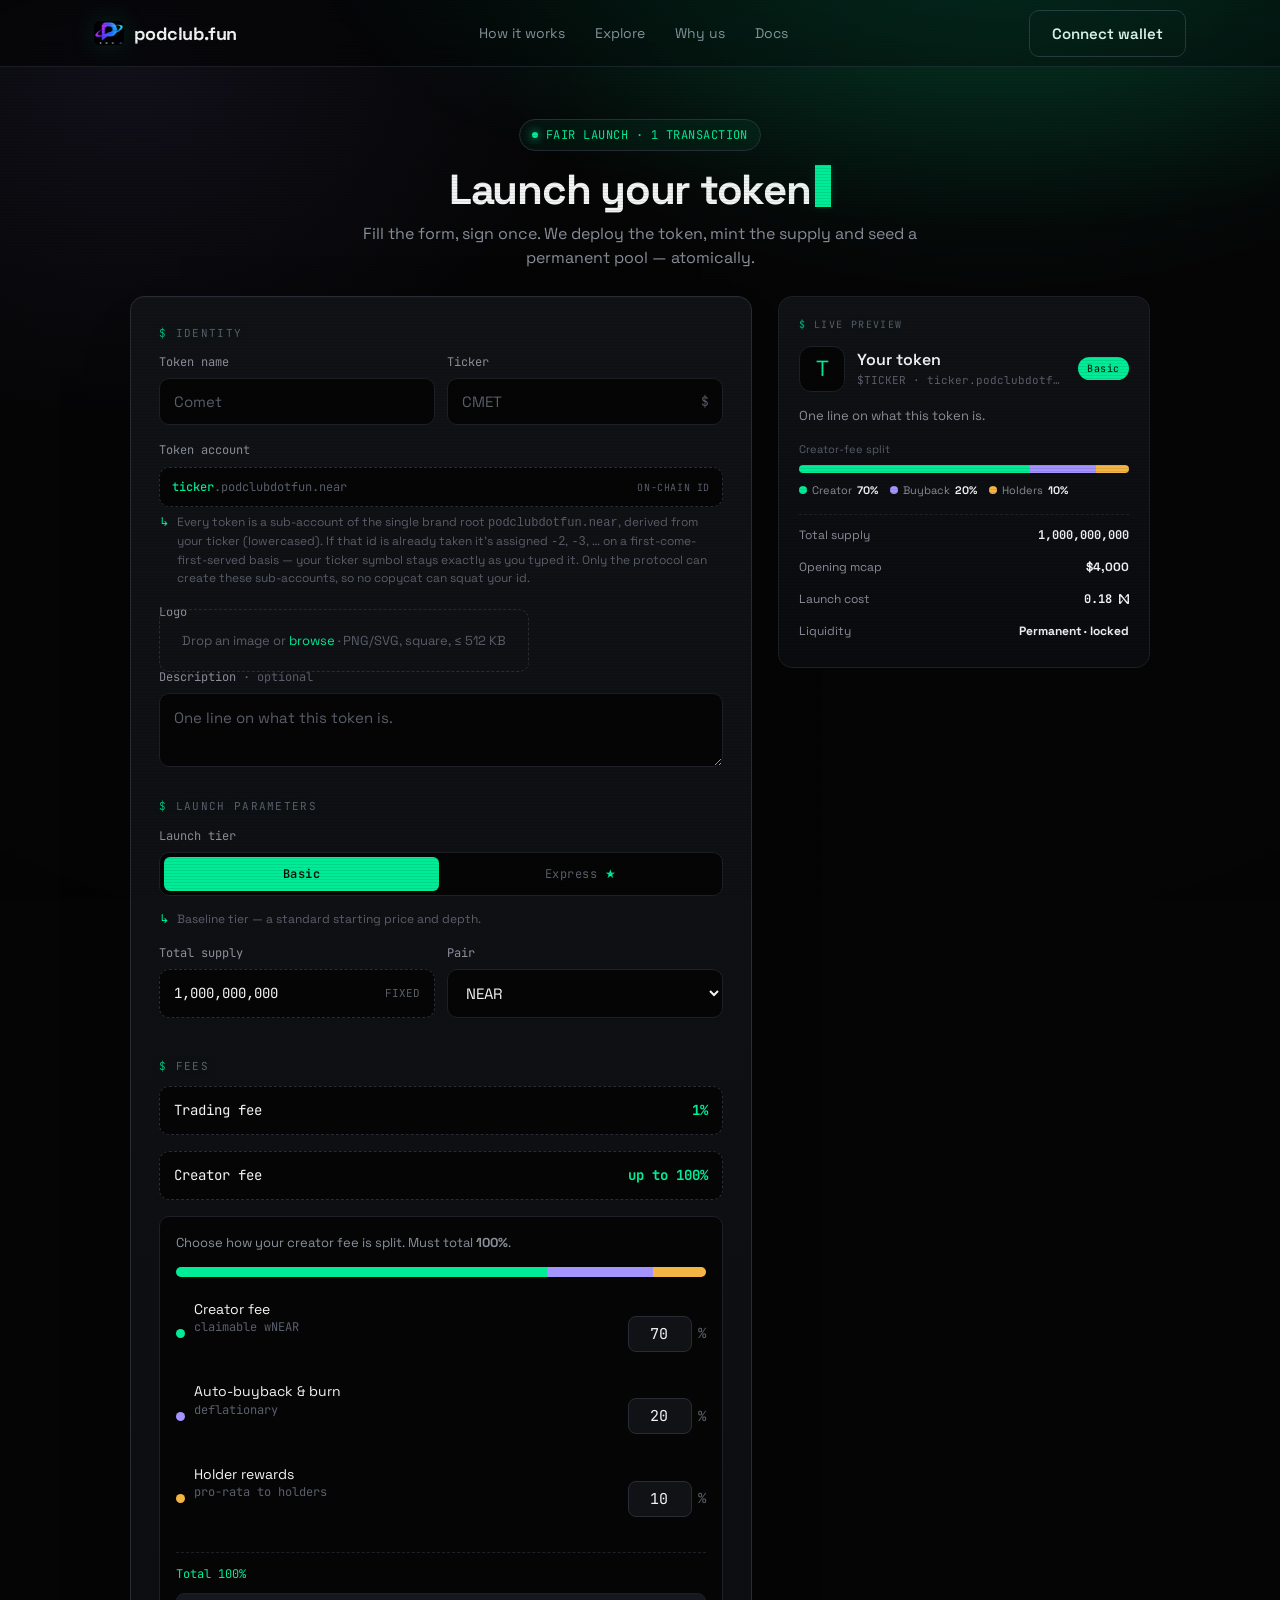
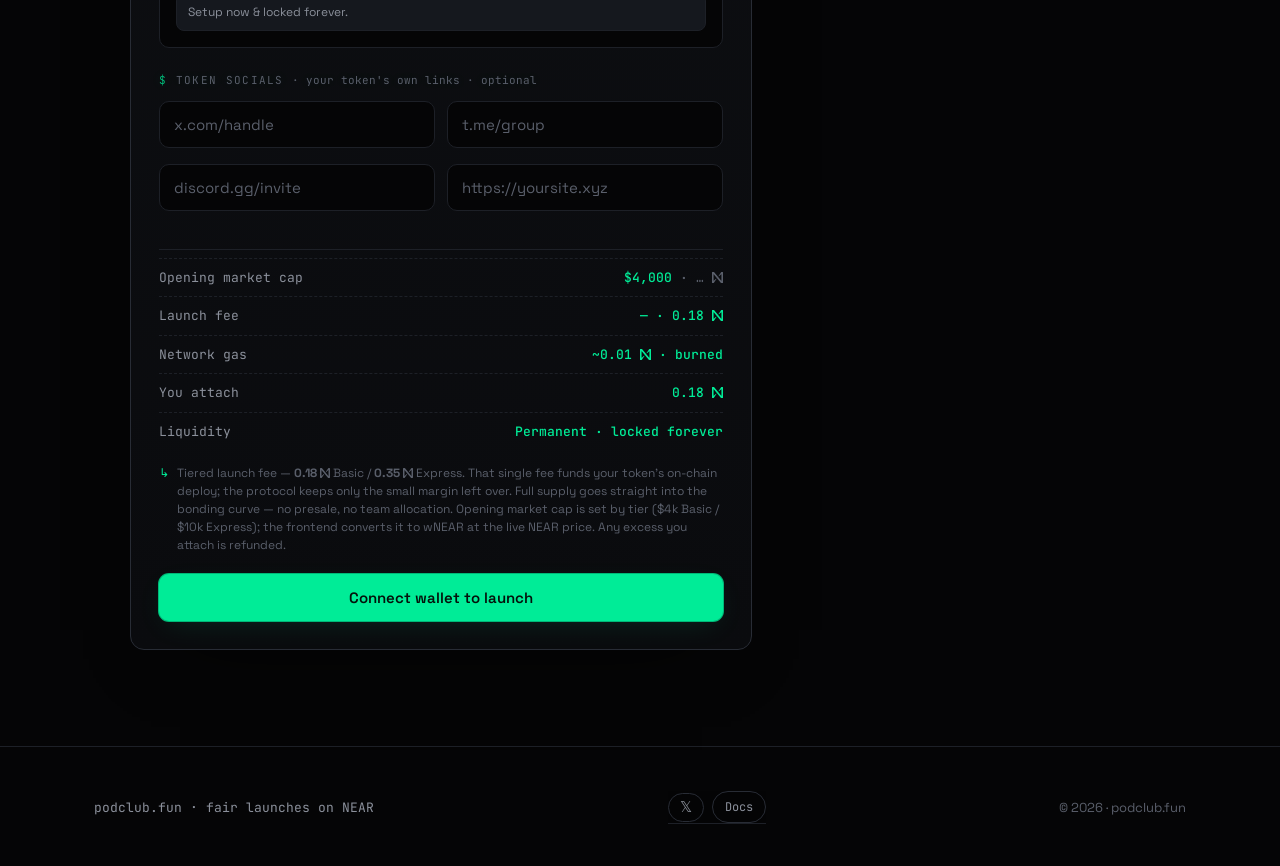
==== web/create.html @ 99d4ae1b "podclub.fun — fair-launch token launchpad on NEAR Initial public source release.  - NEP-141 launch f" ====
<!doctype html>
<html lang="en">
<head>
<meta charset="utf-8" />
<meta name="viewport" content="width=device-width, initial-scale=1" />
<title>Launch a token — podclub.fun</title>
<meta name="description" content="Create a fair-launch token on NEAR in one transaction." />
<link rel="preconnect" href="https://fonts.googleapis.com" />
<link rel="preconnect" href="https://fonts.gstatic.com" crossorigin />
<link href="https://fonts.googleapis.com/css2?family=Space+Grotesk:wght@400;500;600;700&family=JetBrains+Mono:wght@400;500&family=Anton&display=swap" rel="stylesheet" />
<link rel="stylesheet" href="styles.css" />
</head>
<body>
<!-- goo filter for the molten EXPRESS drip badge (§8 Molten Drip / Lava Plate) -->
<svg width="0" height="0" aria-hidden="true" style="position:absolute"><defs>
  <filter id="fl-goo"><feGaussianBlur in="SourceGraphic" stdDeviation="6" result="b"/>
    <feColorMatrix in="b" mode="matrix" values="1 0 0 0 0  0 1 0 0 0  0 0 1 0 0  0 0 0 20 -9" result="g"/>
    <feBlend in="SourceGraphic" in2="g"/></filter>
</defs></svg>
<nav>
  <div class="wrap">
    <a class="brand" href="index.html"><img class="logo-img" src="assets/podclub-mark-96.png" alt="" /> podclub.fun</a>
    <div class="navlinks">
      <a href="docs.html#lifecycle">How it works</a>
      <a href="explore.html">Explore</a>
      <a href="docs.html#trust">Why us</a>
      <a href="docs.html">Docs</a>
    </div>
    <button class="btn btn-ghost" data-connect>Connect wallet</button>
  </div>
</nav>

<main class="page">
  <div class="wrap">
    <div class="page-head">
      <span class="tag">Fair launch · 1 transaction</span>
      <h1>Launch your token<span class="blink-cur"></span></h1>
      <p>Fill the form, sign once. We deploy the token, mint the supply and seed a permanent pool — atomically.</p>
    </div>

    <div class="create-grid">
    <form class="form-card" id="launchForm" autocomplete="off">
      <div class="form-sec">Identity</div>
      <div class="row2">
        <div class="grp">
          <label class="lbl" for="name">Token name</label>
          <input class="inp" id="name" placeholder="Comet" maxlength="16" />
        </div>
        <div class="grp">
          <label class="lbl" for="sym">Ticker</label>
          <div class="suffix">
            <input class="inp" id="sym" placeholder="CMET" minlength="3" maxlength="7" style="text-transform:uppercase" />
            <span class="s">$</span>
          </div>
        </div>
      </div>
      <div class="grp">
        <label class="lbl">Token account</label>
        <div class="acct-prev" id="acctPrev">
          <span class="mono"><b id="acctName">ticker</b>.podclubdotfun.near</span>
          <span class="tag-mini">on-chain id</span>
        </div>
        <div class="note" style="margin-top:6px">Every token is a sub-account of the single brand root <code>podclubdotfun.near</code>, derived from your ticker (lowercased). If that id is already taken it's assigned <code>-2</code>, <code>-3</code>, … on a first-come-first-served basis — your ticker symbol stays exactly as you typed it. Only the protocol can create these sub-accounts, so no copycat can squat your id.</div>
      </div>
      <div class="grp">
        <label class="lbl">Logo</label>
        <label class="drop" for="logo" id="dropLbl">Drop an image or <span class="accent">browse</span> · PNG/SVG, square, ≤ 512&nbsp;KB</label>
        <input type="file" id="logo" accept="image/png,image/svg+xml,image/jpeg,image/webp" hidden />
      </div>
      <div class="grp">
        <label class="lbl" for="desc">Description <span style="color:var(--faint)">· optional</span></label>
        <textarea class="inp" id="desc" placeholder="One line on what this token is." maxlength="180"></textarea>
      </div>

      <div class="form-sec">Launch parameters</div>
      <div class="grp">
        <label class="lbl">Launch tier</label>
        <div class="seg-tabs" id="tierTabs" role="tablist">
          <button type="button" class="seg-tab on" data-tier="economy" role="tab" aria-selected="true">Basic</button>
          <button type="button" class="seg-tab" data-tier="express" role="tab" aria-selected="false">Express <span class="seg-star">★</span></button>
        </div>
        <div class="note" id="tierNote">Baseline tier — a standard starting price and depth.</div>
        <div id="tierMoment" aria-hidden="true" style="margin-top:10px;min-height:0"></div>
      </div>
      <div class="row2">
        <div class="grp">
          <label class="lbl">Total supply</label>
          <div class="locked"><span class="v">1,000,000,000</span><span class="t">FIXED</span></div>
        </div>
        <div class="grp">
          <label class="lbl" for="pair">Pair</label>
          <select class="inp" id="pair">
            <option value="wnear">NEAR</option>
            <option value="stock" disabled>Stock · soon</option>
          </select>
        </div>
      </div>
      <div class="form-sec">Fees</div>
      <div class="grp">
        <div class="locked"><span class="v">Trading fee</span><b class="accent">1%</b></div>
      </div>
      <div class="grp">
        <div class="locked"><span class="v">Creator fee</span><b class="accent">up to 100%</b></div>
      </div>
      <div class="grp">
        <div class="alloc" id="alloc">
          <div class="alloc-hint">Choose how your creator fee is split. Must total <b>100%</b>.</div>
          <div class="alloc-bar"><span class="seg seg-c" id="segC"></span><span class="seg seg-b" id="segB"></span><span class="seg seg-h" id="segH"></span></div>
          <div class="alloc-row">
            <label><span class="dot dot-c"></span><span class="al-txt">Creator fee<span class="sub">claimable wNEAR</span></span></label>
            <input type="number" id="aC" min="0" max="100" step="5" value="70" /><span class="pct">%</span>
          </div>
          <div class="alloc-row">
            <label><span class="dot dot-b"></span><span class="al-txt">Auto-buyback &amp; burn<span class="sub">deflationary</span></span></label>
            <input type="number" id="aB" min="0" max="100" step="5" value="20" /><span class="pct">%</span>
          </div>
          <div class="alloc-row">
            <label><span class="dot dot-h"></span><span class="al-txt">Holder rewards<span class="sub">pro-rata to holders</span></span></label>
            <input type="number" id="aH" min="0" max="100" step="5" value="10" /><span class="pct">%</span>
          </div>
          <div class="alloc-total" id="allocTotal">Total 100%</div>
          <div class="alloc-lock">Setup now &amp; locked forever.</div>
        </div>
      </div>


      <div class="form-sec">Token socials <span style="color:var(--faint);text-transform:none;letter-spacing:0">· your token's own links · optional</span></div>
      <div class="row2">
        <div class="grp"><input class="inp" id="x" placeholder="x.com/handle" /></div>
        <div class="grp"><input class="inp" id="tg" placeholder="t.me/group" /></div>
      </div>
      <div class="row2">
        <div class="grp"><input class="inp" id="discord" placeholder="discord.gg/invite" /></div>
        <div class="grp"><input class="inp" id="web" placeholder="https://yoursite.xyz" /></div>
      </div>

      <div class="cost">
        <div class="meta-row"><span>Opening market cap</span><b><span id="mcapUsd">$4,000</span> <span class="mono" style="color:var(--faint)" id="mcapNear">· … <i class="nr"></i></span></b></div>
        <div class="meta-row"><span>Launch fee</span><b><span id="feeUsd" class="accent">$0.81</span> · <span class="mono" id="feeRow">0.18 <i class="nr"></i></span></b></div>
        <div class="meta-row"><span>Network gas</span><b>~0.01 <i class="nr"></i> · burned</b></div>
        <div class="meta-row"><span>You attach</span><b class="mono" id="total">0.18 <i class="nr"></i></b></div>
        <div class="meta-row"><span>Liquidity</span><b>Permanent · locked forever</b></div>
      </div>
      <div class="note" id="costNote">Tiered launch fee — <b>0.18 <i class="nr"></i></b> Basic / <b>0.35 <i class="nr"></i></b> Express. That single fee funds your token's on-chain deploy; the protocol keeps only the small margin left over. Full supply goes straight into the bonding curve — no presale, no team allocation. Opening market cap is set by tier ($4k Basic / $10k Express); the frontend converts it to wNEAR at the live NEAR price. Any excess you attach is refunded.</div>

      <button type="submit" class="btn btn-primary" id="submitBtn" style="width:100%;margin-top:20px">Connect wallet to launch</button>
      <div class="note" id="formMsg" style="display:none"></div>
    </form>

    <aside class="preview-card" id="previewCard" aria-label="Live preview">
      <div class="pv-tag">Live preview</div>
      <div class="pv-head">
        <div class="pv-logo" id="pvLogo">T</div>
        <div class="pv-id">
          <div class="pv-name" id="pvName">Your token</div>
          <div class="pv-sym mono" id="pvSym">$TICKER · ticker.podclubdotfun.near</div>
        </div>
        <span class="pv-tier" id="pvTier">Basic</span>
      </div>
      <div class="pv-desc" id="pvDesc">One line on what this token is.</div>
      <div class="pv-split">
        <div class="pv-split-lab">Creator-fee split</div>
        <div class="pv-bar"><span class="seg-c" id="pvC"></span><span class="seg-b" id="pvB"></span><span class="seg-h" id="pvH"></span></div>
        <div class="pv-legend">
          <span><i class="dot dot-c"></i>Creator <b id="pvLc">70%</b></span>
          <span><i class="dot dot-b"></i>Buyback <b id="pvLb">20%</b></span>
          <span><i class="dot dot-h"></i>Holders <b id="pvLh">10%</b></span>
        </div>
      </div>
      <div class="pv-social" id="pvSocial"></div>
      <div class="pv-meta">
        <div class="row"><span>Total supply</span><b class="mono">1,000,000,000</b></div>
        <div class="row"><span>Opening mcap</span><b id="pvMcap">$4,000</b></div>
        <div class="row"><span>Launch cost</span><b class="mono" id="pvCost">0.18 <i class="nr"></i></b></div>
        <div class="row"><span>Liquidity</span><b class="accent">Permanent · locked</b></div>
      </div>
    </aside>
    </div>



  </div>
</main>

<footer>
  <div class="wrap foot">
    <span class="mono">podclub.fun · fair launches on NEAR</span>
    <nav class="foot-social" aria-label="Official channels">
      <a href="https://x.com/PodclubDOTfun" target="_blank" rel="noopener noreferrer" data-social="x" aria-label="podclub.fun on X" title="podclub.fun on X">𝕏</a>
      <a href="docs.html">Docs</a>
    </nav>
    <span>© 2026 · podclub.fun</span>
  </div>
</footer>
<script type="module" src="wallet.js"></script>
<script src="price.js"></script>
<script>
(function(){
  var aC=document.getElementById('aC'),aB=document.getElementById('aB'),aH=document.getElementById('aH');
  var segC=document.getElementById('segC'),segB=document.getElementById('segB'),segH=document.getElementById('segH');
  var allocTotal=document.getElementById('allocTotal');
  function num(el){var v=parseInt(el.value,10);return isNaN(v)?0:Math.max(0,Math.min(100,v));}
  function syncAlloc(){
    var c=num(aC),b=num(aB),h=num(aH),t=c+b+h;
    segC.style.width=c+'%';segB.style.width=b+'%';segH.style.width=h+'%';
    if(t===100){allocTotal.textContent='Total 100%';allocTotal.classList.remove('bad');}
    else{allocTotal.textContent='Total '+t+'% — must equal 100% ('+(t>100?'over by '+(t-100):'add '+(100-t))+'%)';allocTotal.classList.add('bad');}
  }
  [aC,aB,aH].forEach(function(el){if(el)el.addEventListener('input',syncAlloc);});
  syncAlloc();

  var nameEl=document.getElementById('name'),symAcctEl=document.getElementById('sym');
  var acctNameEl=document.getElementById('acctName');
  // Account id is derived from the ticker: lowercase, keep [a-z0-9-_] (matches the contract's
  // label_from_ticker). Collision handling (-2, -3, …) happens on-chain FCFS; the symbol itself
  // is never mangled. This preview shows the base label only.
  function labelFromTicker(s){
    return (s||'').toLowerCase().replace(/[^a-z0-9\-_]+/g,'').slice(0,16);
  }
  function syncAcct(){
    if(acctNameEl)acctNameEl.textContent=labelFromTicker(symAcctEl&&symAcctEl.value)||'ticker';
  }
  if(symAcctEl)symAcctEl.addEventListener('input',syncAcct);
  syncAcct();

  var logo=document.getElementById('logo'),dl=document.getElementById('dropLbl'),logoUrl=null;
  if(logo)logo.addEventListener('change',function(){
    var f=logo.files&&logo.files[0]; if(!f)return;
    if(logoUrl)URL.revokeObjectURL(logoUrl);
    logoUrl=URL.createObjectURL(f);
    dl.classList.add('has-img');
    dl.textContent='';
    var img=document.createElement('img'); img.className='drop-prev'; img.alt='logo preview'; img.src=logoUrl;
    var name=document.createElement('span'); name.className='drop-name'; name.textContent=f.name;
    var swap=document.createElement('span'); swap.className='drop-swap'; swap.textContent='Change';
    dl.appendChild(img); dl.appendChild(name); dl.appendChild(swap);
  });

  var btn=document.getElementById('submitBtn'),msg=document.getElementById('formMsg');
  function refresh(){ btn.textContent = window.FLWallet&&FLWallet.get() ? 'Sign & launch' : 'Connect wallet to launch'; }
  window.addEventListener('fl:wallet',refresh); refresh();

  // Opening market cap (FDV) target per tier, in USD. 100% of supply sits on the curve, so opening
  // FDV == virtual_near exactly — the frontend converts this USD target to wNEAR at the live NEAR
  // price and passes it as `virtual_near` into create_launch. Both tiers share the same 0.18 fee,
  // curve shape and 5000-wNEAR graduation; Express differs ONLY in opening MCAP + Premium Board.
  var MCAP_USD={economy:4000,express:10000};
  var FEE_NEAR={economy:0.18,express:0.35};        // tiered — matches contract BASIC/EXPRESS_LAUNCH_FEE
  var tier='economy';
  (function(){
    var tabs=document.getElementById('tierTabs'),note=document.getElementById('tierNote');
    var mcapUsdEl=document.getElementById('mcapUsd'),mcapNearEl=document.getElementById('mcapNear');
    var feeUsdEl=document.getElementById('feeUsd'),feeRowEl=document.getElementById('feeRow');
    var totalEl=document.getElementById('total'),pvCostEl=document.getElementById('pvCost');
    var pvMcapEl=document.getElementById('pvMcap');
    var COPY={
      economy:'Baseline tier — opens at a $4,000 market cap. 0.18 Ⓝ launch fee.',
      express:'Premium start — opens at a $10,000 market cap, plus a featured spot on the Express Premium Board for 30 minutes after launch and the molten EXPRESS badge. 0.35 Ⓝ launch fee.'
    };
    // Whole wNEAR to open the curve at this tier's USD MCAP, at the live NEAR price. null until a
    // real quote lands — we never fabricate one.
    function mcapNear(t){
      var n=window.FLPrice&&FLPrice.usdToNear(MCAP_USD[t]||MCAP_USD.economy);
      return (n!=null&&isFinite(n))?n:null;
    }
    window.flMcapNear=function(){return mcapNear(tier);};
    function fee(){return FEE_NEAR[tier]||FEE_NEAR.economy;}
    window.flTierFee=fee;
    function render(){
      var usd=MCAP_USD[tier]||MCAP_USD.economy;
      var usdStr='$'+usd.toLocaleString('en-US');
      if(mcapUsdEl)mcapUsdEl.textContent=usdStr;
      if(pvMcapEl)pvMcapEl.textContent=usdStr;
      var n=mcapNear(tier);
      if(mcapNearEl)mcapNearEl.innerHTML=(n!=null?('· '+n.toLocaleString('en-US',{maximumFractionDigits:0})+' '):'· … ')+'<i class="nr"></i>';
      // Fee is a fixed NEAR amount per tier; its USD equivalent floats with the live price (shown
      // as NEAR + real-time USD side by side, per the brief).
      var f=fee();
      if(feeUsdEl)feeUsdEl.textContent=window.FLPrice?FLPrice.nearToUsd(f):'—';
      if(feeRowEl)feeRowEl.innerHTML=f.toFixed(2)+' <i class="nr"></i>';
      if(totalEl)totalEl.innerHTML=f.toFixed(2)+' <i class="nr"></i>';
      if(pvCostEl)pvCostEl.innerHTML=f.toFixed(2)+' <i class="nr"></i>';
    }
    window.flRenderCost=render;
    // Molten Drip tier-moment flourish — shown only while Express is selected.
    var momentEl=document.getElementById('tierMoment');
    var DRIP='<div class="fl-drip-stage"><div class="fl-drip-goo"><span class="fl-drop a"></span>'+
      '<span class="fl-drop b"></span><span class="fl-drop c"></span></div>'+
      '<div class="fl-drip">EXPRESS</div></div>';
    function renderMoment(){ if(momentEl)momentEl.innerHTML=(tier==='express')?DRIP:''; }
    if(tabs)tabs.addEventListener('click',function(e){
      var b=e.target.closest('.seg-tab'); if(!b)return;
      [].forEach.call(tabs.querySelectorAll('.seg-tab'),function(x){x.classList.remove('on');x.setAttribute('aria-selected','false');});
      b.classList.add('on'); b.setAttribute('aria-selected','true');
      tier=b.dataset.tier; if(note)note.textContent=COPY[tier]||''; render(); renderMoment();
    });
    // Re-render USD/wNEAR figures whenever a fresh price quote arrives.
    window.addEventListener('fl:price',render);
    render(); renderMoment();
  })();

  var PV_ICON={
    x:'<svg viewBox="0 0 24 24" aria-hidden="true"><path d="M18.244 2.25h3.308l-7.227 8.26 8.502 11.24H16.17l-5.214-6.817L4.99 21.75H1.68l7.73-8.835L1.254 2.25H8.08l4.713 6.231zm-1.161 17.52h1.833L7.084 4.126H5.117z"/></svg>',
    tg:'<svg viewBox="0 0 24 24" aria-hidden="true"><path d="M9.78 18.65l.28-4.23 7.68-6.92c.34-.31-.07-.46-.52-.19L7.74 13.3 3.64 12c-.88-.25-.89-.86.2-1.3l15.97-6.16c.73-.33 1.43.18 1.15 1.3l-2.72 12.81c-.19.91-.74 1.13-1.5.71L12.6 16.3l-1.99 1.93c-.23.23-.42.42-.83.42z"/></svg>',
    dc:'<svg viewBox="0 0 24 24" aria-hidden="true"><path d="M20.317 4.37a19.79 19.79 0 0 0-4.885-1.515.074.074 0 0 0-.079.037c-.21.375-.444.864-.608 1.25a18.27 18.27 0 0 0-5.487 0 12.64 12.64 0 0 0-.617-1.25.077.077 0 0 0-.079-.037A19.74 19.74 0 0 0 3.677 4.37a.07.07 0 0 0-.032.027C.533 9.046-.32 13.58.099 18.057a.082.082 0 0 0 .031.057 19.9 19.9 0 0 0 5.993 3.03.078.078 0 0 0 .084-.028 14.09 14.09 0 0 0 1.226-1.994.076.076 0 0 0-.041-.106 13.11 13.11 0 0 1-1.872-.892.077.077 0 0 1-.008-.128 10.2 10.2 0 0 0 .372-.292.074.074 0 0 1 .077-.01c3.928 1.793 8.18 1.793 12.062 0a.074.074 0 0 1 .078.01c.12.098.246.198.373.292a.077.077 0 0 1-.006.127 12.3 12.3 0 0 1-1.873.892.077.077 0 0 0-.041.107c.36.698.772 1.362 1.225 1.993a.076.076 0 0 0 .084.028 19.84 19.84 0 0 0 6.002-3.03.077.077 0 0 0 .032-.054c.5-5.177-.838-9.674-3.549-13.66a.061.061 0 0 0-.031-.03zM8.02 15.33c-1.183 0-2.157-1.085-2.157-2.419 0-1.333.956-2.419 2.157-2.419 1.21 0 2.176 1.096 2.157 2.42 0 1.333-.956 2.418-2.157 2.418zm7.975 0c-1.183 0-2.157-1.085-2.157-2.419 0-1.333.955-2.419 2.157-2.419 1.21 0 2.176 1.096 2.157 2.42 0 1.333-.946 2.418-2.157 2.418z"/></svg>',
    web:'<svg viewBox="0 0 24 24" aria-hidden="true"><path d="M12 2C6.48 2 2 6.48 2 12s4.48 10 10 10 10-4.48 10-10S17.52 2 12 2zm-1 17.93c-3.95-.49-7-3.85-7-7.93 0-.62.08-1.21.21-1.79L9 15v1c0 1.1.9 2 2 2v1.93zm6.9-2.54c-.26-.81-1-1.39-1.9-1.39h-1v-3c0-.55-.45-1-1-1H8v-2h2c.55 0 1-.45 1-1V7h2c1.1 0 2-.9 2-2v-.41c2.93 1.19 5 4.06 5 7.41 0 2.08-.8 3.97-2.1 5.39z"/></svg>'
  };
  (function(){
    var g=function(id){return document.getElementById(id);};
    var symEl=g('sym'),descEl=g('desc'),xEl=g('x'),tgEl=g('tg'),dcEl=g('discord'),webEl=g('web');
    var pvName=g('pvName'),pvSym=g('pvSym'),pvDesc=g('pvDesc'),pvTier=g('pvTier'),pvLogo=g('pvLogo'),pvSocial=g('pvSocial');
    var pvC=g('pvC'),pvB=g('pvB'),pvH=g('pvH'),pvLc=g('pvLc'),pvLb=g('pvLb'),pvLh=g('pvLh');
    if(!pvName)return;
    function safeUrl(u){ u=(u||'').trim(); if(!u)return''; return /^https?:\/\//i.test(u)?u:'https://'+u; }
    function link(u,k,lbl){ var h=safeUrl(u); if(!h)return ''; var a=document.createElement('a'); a.href=h; a.target='_blank'; a.rel='noopener noreferrer'; a.title=lbl; a.setAttribute('aria-label',lbl); a.innerHTML=PV_ICON[k]; return a.outerHTML; }
    function syncPreview(){
      var nm=(nameEl&&nameEl.value||'').trim();
      pvName.textContent=nm||'Your token';
      var sym=(symEl&&symEl.value||'').trim().toUpperCase()||'TICKER';
      var lbl=labelFromTicker(symEl&&symEl.value)||'ticker';
      pvSym.textContent='$'+sym+' · '+lbl+'.podclubdotfun.near';
      pvDesc.textContent=(descEl&&descEl.value||'').trim()||'One line on what this token is.';
      var on=document.querySelector('#tierTabs .seg-tab.on');
      var isExpress=on&&on.dataset.tier==='express';
      // Express tier renders the molten "Lava Plate" badge; Basic stays a plain label.
      if(isExpress){pvTier.className='pv-tier express';pvTier.innerHTML='<span class="fl-plate"><span class="fl-spark"></span><span>EXPRESS</span></span>';}
      else{pvTier.className='pv-tier';pvTier.textContent='Basic';}
      var c=num(aC),b=num(aB),h=num(aH),t=(c+b+h)||1;
      pvC.style.width=(c/t*100)+'%';pvB.style.width=(b/t*100)+'%';pvH.style.width=(h/t*100)+'%';
      pvLc.textContent=c+'%';pvLb.textContent=b+'%';pvLh.textContent=h+'%';
      if(logoUrl){pvLogo.innerHTML='';var im=document.createElement('img');im.alt='';im.src=logoUrl;pvLogo.appendChild(im);}
      else pvLogo.textContent=sym.slice(0,1);
      pvSocial.innerHTML=link(xEl&&xEl.value,'x','X')+link(tgEl&&tgEl.value,'tg','Telegram')+link(dcEl&&dcEl.value,'dc','Discord')+link(webEl&&webEl.value,'web','Website');
    }
    window.flSyncPreview=syncPreview;
    [nameEl,symEl,descEl,xEl,tgEl,dcEl,webEl,aC,aB,aH].forEach(function(el){if(el)el.addEventListener('input',syncPreview);});
    var tt=g('tierTabs'); if(tt)tt.addEventListener('click',syncPreview);
    if(logo)logo.addEventListener('change',syncPreview);
    syncPreview();
  })();

  // ---- real create_launch wiring (testnet) ----
  var TIER_MAP={economy:'Economy',express:'Express'};
  function toYocto(n){
    var p=String(n).split('.'),w=p[0]||'0',f=(p[1]||'').slice(0,24);
    f=f+'0'.repeat(24-f.length);
    return (BigInt(w)*(10n**24n)+BigInt(f)).toString();
  }
  function trimv(id){var el=document.getElementById(id);return el?(el.value||'').trim():'';}

  var form=document.getElementById('launchForm');
  if(form)form.addEventListener('submit',async function(e){
    e.preventDefault();
    if(!(window.FLWallet&&FLWallet.get())){FLWallet.open();return;}
    var name=trimv('name'),sym=trimv('sym').toUpperCase();
    msg.style.display='flex';msg.className='note';
    if(!name||!sym){msg.textContent='Add a token name and ticker first.';return;}
    if(name.length>16){msg.textContent='Token name must be 16 characters or fewer.';return;}
    if(!/^[a-z0-9]{3,7}$/i.test(sym)){msg.textContent='Ticker must be 3–7 letters or digits.';return;}
    var c=num(aC),b=num(aB),h=num(aH);
    if(c+b+h!==100){msg.textContent='Fee split must total 100% (now '+(c+b+h)+'%).';return;}
    var xv=trimv('x'),tgv=trimv('tg'),dcv=trimv('discord'),wv=trimv('web');
    var socials=(xv||tgv||dcv||wv)?{x:xv||null,telegram:tgv||null,discord:dcv||null,website:wv||null}:null;

    var prev=btn.textContent;btn.disabled=true;
    // Opening MCAP → virtual_near (whole wNEAR) at the LIVE NEAR price. Never launch with a
    // fabricated price: if no real quote is available we abort rather than guess the MCAP.
    btn.textContent='Fetching NEAR price…';
    var vnear=null;
    try{ await FLPrice.ready(); vnear=window.flMcapNear&&window.flMcapNear(); }catch(_){}
    if(vnear==null||!isFinite(vnear)||vnear<=0){
      msg.textContent='Could not fetch a live NEAR price to set the opening market cap. Try again in a moment.';
      btn.disabled=false;btn.textContent=prev;return;
    }
    var virtualNear=toYocto(vnear.toFixed(6));   // wNEAR → yocto (U128 string)
    var fee=(window.flTierFee&&window.flTierFee())||(tier==='express'?0.35:0.18); // tiered, attach exactly
    var args={name:name,symbol:sym,tier:TIER_MAP[tier]||'Economy',virtual_near:virtualNear,
      creator_bps:c*100,buyback_bps:b*100,holder_bps:h*100,socials:socials};
    btn.textContent='Sign in your wallet…';
    msg.textContent='Approve the '+fee.toFixed(2)+' Ⓝ launch fee ('+(FLPrice.nearToUsd(fee))+'). Any excess is refunded.';
    try{
      var out=await FLWallet.signAndCall('create_launch',args,toYocto(fee.toFixed(2)),'300000000000000');
      var tid=null;
      try{var sv=out&&out.status&&out.status.SuccessValue;
        if(sv)tid=JSON.parse(new TextDecoder().decode(Uint8Array.from(atob(sv),function(ch){return ch.charCodeAt(0);})));}catch(_){}
      msg.textContent=tid?('Launched ✓ — token '+tid+' is live on the curve.')
                         :'Launch submitted ✓ — check your wallet / Explore for the new token.';
    }catch(err){msg.textContent='Launch failed: '+((err&&err.message)||err);}
    finally{btn.disabled=false;btn.textContent=prev;}
  });
})();
</script>
<script src="nav.js"></script>
</body>
</html>
---- web/styles.css ----
*,*::before,*::after{box-sizing:border-box;margin:0;padding:0}
:root{
  --bg:#050506; --bg-2:#0a0b0e; --surface:#101216; --surface-2:#15181e;
  --border:#1d2027; --border-2:#282c35;
  --text:#f2f4f3; --muted:#8b909b; --faint:#5a5f6b;
  --accent:#00ec97; --accent-dim:#00b878; --accent-glow:rgba(0,236,151,.14);
  --violet:#a394ff; --danger:#ff5c72;
  --r:14px; --r-sm:10px; --maxw:1140px;
  --mono:"JetBrains Mono",ui-monospace,monospace;
  --sans:"Space Grotesk",system-ui,-apple-system,sans-serif;
}
html{scroll-behavior:smooth}
body{
  font-family:var(--sans); background:var(--bg); color:var(--text);
  line-height:1.5; -webkit-font-smoothing:antialiased;
  background-image:
    radial-gradient(60rem 40rem at 78% -10%, var(--accent-glow), transparent 60%),
    radial-gradient(50rem 40rem at 10% 8%, rgba(163,148,255,.08), transparent 55%);
  background-attachment:fixed; overflow-x:hidden;
}
a{color:inherit;text-decoration:none}
.mono{font-family:var(--mono)}
.wrap{max-width:var(--maxw);margin:0 auto;padding:0 24px}
.accent{color:var(--accent)}
.tag{
  display:inline-flex;align-items:center;gap:8px;font-family:var(--mono);
  font-size:12px;letter-spacing:.04em;color:var(--accent);
  border:1px solid var(--border-2);background:rgba(0,236,151,.05);
  padding:6px 12px;border-radius:999px;text-transform:uppercase;
}
.tag::before{content:"";width:6px;height:6px;border-radius:50%;background:var(--accent);box-shadow:0 0 8px var(--accent)}
.btn{
  display:inline-flex;align-items:center;justify-content:center;gap:8px;
  font-family:var(--sans);font-weight:600;font-size:15px;cursor:pointer;
  padding:13px 22px;border-radius:var(--r-sm);border:1px solid transparent;transition:.18s ease;
}
.btn-primary{background:var(--accent);color:#04120b;box-shadow:0 0 0 1px var(--accent-dim),0 8px 30px -8px var(--accent-glow)}
.btn-primary:hover{background:#12ffa6;transform:translateY(-1px)}
.btn-ghost{background:transparent;border-color:var(--border-2);color:var(--text)}
.btn-ghost:hover{border-color:var(--accent);color:var(--accent)}
nav{position:sticky;top:0;z-index:50;backdrop-filter:blur(14px);
  background:rgba(5,5,6,.72);border-bottom:1px solid var(--border)}
nav .wrap{display:flex;align-items:center;justify-content:space-between;height:66px}
.brand{display:flex;align-items:center;gap:10px;font-weight:700;font-size:18px;letter-spacing:-.01em}
.logo-img{height:24px;width:auto;display:block;border-radius:6px;
  filter:drop-shadow(0 0 12px var(--accent-glow))}
.navlinks{display:flex;gap:30px;font-size:14px;color:var(--muted)}
.navlinks a{transition:.15s}.navlinks a:hover{color:var(--text)}
.navtoggle{display:none;flex-direction:column;justify-content:center;gap:5px;width:40px;height:40px;
  padding:0 10px;background:transparent;border:1px solid var(--border-2);border-radius:11px;cursor:pointer;margin-left:12px}
.navtoggle:hover{border-color:var(--accent)}
.navtoggle span{display:block;height:2px;background:var(--text);border-radius:2px;transition:.2s}
nav.open .navtoggle{border-color:var(--accent)}
nav.open .navtoggle span:nth-child(1){transform:translateY(7px) rotate(45deg)}
nav.open .navtoggle span:nth-child(2){opacity:0}
nav.open .navtoggle span:nth-child(3){transform:translateY(-7px) rotate(-45deg)}
.hero{padding:96px 0 72px;position:relative}
.hero-grid{display:grid;grid-template-columns:1.05fr .95fr;gap:56px;align-items:center}
h1{font-size:clamp(38px,5.4vw,64px);line-height:1.02;letter-spacing:-.03em;font-weight:700;margin:22px 0}
h1 .grad{background:linear-gradient(120deg,var(--accent),#7effd0 60%,var(--violet));-webkit-background-clip:text;background-clip:text;color:transparent}
.sub{font-size:18px;color:var(--muted);max-width:34ch;margin-bottom:32px}
.hero-cta{display:flex;gap:14px;flex-wrap:wrap}
.trust{display:flex;gap:26px;margin-top:36px;color:var(--faint);font-size:13px;font-family:var(--mono)}
.trust b{color:var(--text);font-weight:500}
.rug-points{list-style:none;padding:0;margin:24px 0 0;display:grid;grid-template-columns:1fr 1fr;gap:8px 20px;max-width:46ch}
.rug-points li{position:relative;padding-left:22px;font-size:13.5px;color:var(--muted);line-height:1.4}
.rug-points li::before{content:"🔒";position:absolute;left:0;top:0;font-size:12px;opacity:.9}
.rug-points b{color:var(--text);font-weight:600}
@media(max-width:640px){.rug-points{grid-template-columns:1fr}}
.card{background:linear-gradient(180deg,var(--surface),var(--bg-2));
  border:1px solid var(--border-2);border-radius:var(--r);padding:22px;
  box-shadow:0 30px 80px -40px #000,inset 0 1px 0 rgba(255,255,255,.03)}
.card-head{display:flex;align-items:center;justify-content:space-between;margin-bottom:18px}
.card-title{font-size:13px;color:var(--muted);font-family:var(--mono);letter-spacing:.04em}
.field{margin-bottom:14px}
.field label{display:block;font-size:12px;color:var(--faint);margin-bottom:6px;font-family:var(--mono)}
.field .box{background:var(--bg);border:1px solid var(--border);border-radius:var(--r-sm);
  padding:12px 14px;font-size:15px;display:flex;align-items:center;justify-content:space-between}
.field .box .ph{color:var(--faint)}
.split{display:grid;grid-template-columns:1fr 1fr;gap:12px}
.meta-row{display:flex;justify-content:space-between;font-size:13px;color:var(--muted);
  font-family:var(--mono);padding:9px 0;border-top:1px dashed var(--border)}
.meta-row b{color:var(--accent);font-weight:500}
section.blk{padding:64px 0;border-top:1px solid var(--border)}
.eyebrow{font-family:var(--mono);font-size:12px;letter-spacing:.14em;text-transform:uppercase;color:var(--accent);margin-bottom:12px}
h2{font-size:clamp(26px,3.4vw,38px);letter-spacing:-.02em;line-height:1.1;margin-bottom:14px}
.lead{color:var(--muted);max-width:56ch;font-size:16px}
.stats{display:grid;grid-template-columns:repeat(4,1fr);gap:1px;background:var(--border);
  border:1px solid var(--border);border-radius:var(--r);overflow:hidden;margin-top:40px}
.stat{background:var(--bg-2);padding:24px}
.stat .n{font-size:30px;font-weight:700;letter-spacing:-.02em}
.stat .l{color:var(--muted);font-size:13px;margin-top:4px}
.steps{display:grid;grid-template-columns:repeat(3,1fr);gap:18px;margin-top:40px}
.step{background:var(--surface);border:1px solid var(--border);border-radius:var(--r);padding:24px;position:relative}
.step:hover{border-color:var(--border-2)}
.step .num{font-family:var(--mono);color:var(--accent);font-size:13px;margin-bottom:14px}
.step h3{font-size:18px;margin-bottom:8px;letter-spacing:-.01em}
.step p{color:var(--muted);font-size:14px}
.compare{margin-top:40px;border:1px solid var(--border);border-radius:var(--r);overflow:hidden}
.compare table{width:100%;border-collapse:collapse}
.compare th,.compare td{padding:16px 20px;text-align:left;font-size:15px;border-bottom:1px solid var(--border)}
.compare thead th{background:var(--bg-2);color:var(--muted);font-weight:500;font-size:13px;font-family:var(--mono);text-transform:uppercase;letter-spacing:.05em}
.compare tbody tr:last-child td{border-bottom:none}
.compare .us{color:var(--accent);font-weight:600;font-family:var(--mono)}
.compare .feat{color:var(--text)}
.colhead-us{color:var(--accent) !important}
footer{border-top:1px solid var(--border);padding:44px 0;margin-top:16px}
.foot{display:flex;justify-content:space-between;align-items:center;gap:20px;flex-wrap:wrap;color:var(--faint);font-size:13px}
.foot .mono{color:var(--muted)}
.slider-row{margin:16px 0 4px}
.slider-row .lab{display:flex;justify-content:space-between;align-items:baseline;font-size:12px;color:var(--faint);font-family:var(--mono);margin-bottom:9px}
.slider-row .lab b{color:var(--accent);font-size:15px;font-weight:600}
input[type=range]{-webkit-appearance:none;appearance:none;width:100%;height:6px;border-radius:999px;
  background:linear-gradient(90deg,var(--accent) var(--fill,30%),var(--border) var(--fill,30%));outline:none;cursor:pointer}
input[type=range]::-webkit-slider-thumb{-webkit-appearance:none;width:18px;height:18px;border-radius:50%;
  background:var(--accent);box-shadow:0 0 0 4px rgba(0,236,151,.15),0 2px 6px #000;cursor:pointer;transition:.1s}
input[type=range]::-webkit-slider-thumb:hover{transform:scale(1.12)}
input[type=range]::-moz-range-thumb{width:18px;height:18px;border:none;border-radius:50%;background:var(--accent);box-shadow:0 0 0 4px rgba(0,236,151,.15)}
.slider-hint{font-size:11px;color:var(--faint);margin-top:9px;line-height:1.5}
@media(max-width:860px){
  .hero-grid{grid-template-columns:1fr;gap:36px}
  nav .wrap>.brand{margin-right:auto}
  nav .wrap>.btn{white-space:nowrap;padding:9px 14px}
  .navtoggle{display:flex}
  .navlinks{position:absolute;top:66px;left:0;right:0;display:none;flex-direction:column;gap:0;
    background:var(--surface);border-top:1px solid var(--border);border-bottom:1px solid var(--border);
    padding:6px 0;box-shadow:0 18px 40px rgba(0,0,0,.45)}
  nav.open .navlinks{display:flex}
  .navlinks a{padding:14px 22px;font-size:15px}
  .navlinks a+a{border-top:1px solid var(--border)}
  .stats{grid-template-columns:repeat(2,1fr)}
  .steps{grid-template-columns:1fr}
  .hero{padding:60px 0 40px}
}
.page{padding:52px 0 80px}
.page-head{max-width:560px;margin:0 auto 26px;text-align:center}
.page-head h1{font-size:clamp(30px,4vw,42px);line-height:1.05;margin:14px 0 10px}
.page-head p{color:var(--muted);font-size:16px}
.form-card{max-width:560px;margin:0 auto;background:linear-gradient(180deg,var(--surface),var(--bg-2));
  border:1px solid var(--border-2);border-radius:var(--r);padding:28px;
  box-shadow:0 30px 80px -50px #000,inset 0 1px 0 rgba(255,255,255,.03)}
.create-grid{display:grid;grid-template-columns:minmax(0,1fr) 372px;gap:26px;align-items:start;max-width:1020px;margin:0 auto}
.create-grid .form-card{max-width:none;margin:0}
.preview-card{position:sticky;top:88px;background:linear-gradient(180deg,var(--surface),var(--bg-2));
  border:1px solid var(--border);border-radius:var(--r);padding:20px}
.pv-tag{font-family:var(--mono);font-size:10px;letter-spacing:.14em;text-transform:uppercase;color:var(--faint);margin-bottom:14px}
.pv-head{display:flex;align-items:center;gap:12px}
.pv-logo{width:46px;height:46px;border-radius:12px;flex:none;display:flex;align-items:center;justify-content:center;
  background:var(--bg);border:1px solid var(--border);font-size:22px;color:var(--accent);overflow:hidden}
.pv-logo img{width:100%;height:100%;object-fit:cover}
.pv-id{min-width:0;flex:1}
.pv-name{font-weight:600;font-size:16px;white-space:nowrap;overflow:hidden;text-overflow:ellipsis}
.pv-sym{font-size:11px;color:var(--faint);white-space:nowrap;overflow:hidden;text-overflow:ellipsis}
.pv-tier{flex:none;font-family:var(--mono);font-size:10px;letter-spacing:.06em;color:#04120b;background:var(--accent);border-radius:999px;padding:4px 9px}
.pv-tier.express{background:none;padding:0;color:inherit}
.pv-desc{margin-top:14px;font-size:13px;color:var(--muted);line-height:1.5;min-height:19px;word-break:break-word}
.pv-split{margin-top:16px}
.pv-split-lab{font-size:11px;color:var(--faint);margin-bottom:7px}
.pv-bar{display:flex;height:8px;border-radius:6px;overflow:hidden;background:var(--bg)}
.pv-bar span{display:block;height:100%}
.pv-legend{display:flex;flex-wrap:wrap;gap:12px;margin-top:9px;font-size:11px;color:var(--muted)}
.pv-legend span{display:inline-flex;align-items:center;gap:5px}
.pv-legend b{color:var(--text)}
.pv-legend .dot{width:8px;height:8px;border-radius:50%;flex:none}
.pv-social{display:flex;gap:13px;margin-top:14px}
.pv-social:empty{display:none}
.pv-social a{color:var(--faint);display:inline-flex}
.pv-social a:hover{color:var(--accent)}
.pv-social svg{width:16px;height:16px;fill:currentColor;display:block}
.pv-meta{margin-top:16px;border-top:1px dashed var(--border);padding-top:4px}
.pv-meta .row{display:flex;justify-content:space-between;font-size:12px;padding:7px 0;color:var(--muted)}
.pv-meta .row b{color:var(--text)}
@media(max-width:1000px){
  .create-grid{grid-template-columns:1fr;max-width:560px}
  .preview-card{position:static}
}
.form-sec{font-family:var(--mono);font-size:11px;letter-spacing:.12em;text-transform:uppercase;color:var(--faint);margin:24px 0 12px}
.form-sec:first-child{margin-top:0}
.inp{width:100%;background:var(--bg);border:1px solid var(--border);border-radius:var(--r-sm);
  padding:13px 14px;font-family:var(--sans);font-size:15px;color:var(--text);transition:.15s}
.inp::placeholder{color:var(--faint)}
.inp:focus{outline:none;border-color:var(--accent-dim);box-shadow:0 0 0 3px var(--accent-glow)}
textarea.inp{resize:vertical;min-height:74px;line-height:1.5}
.lbl{display:block;font-size:12px;color:var(--muted);margin-bottom:7px;font-family:var(--mono)}
.grp{margin-bottom:16px}
.row2{display:grid;grid-template-columns:1fr 1fr;gap:12px}
.suffix{position:relative}
.suffix .s{position:absolute;right:14px;top:50%;transform:translateY(-50%);color:var(--faint);font-family:var(--mono);font-size:13px}
.locked{display:flex;align-items:center;justify-content:space-between;background:var(--bg);
  border:1px dashed var(--border-2);border-radius:var(--r-sm);padding:13px 14px;font-family:var(--mono);font-size:14px}
.locked .v{color:var(--text)} .locked .t{color:var(--faint);font-size:11px}
.seg-tabs{display:flex;gap:4px;background:var(--bg);border:1px solid var(--border);border-radius:var(--r-sm);padding:4px}
.seg-tab{flex:1;appearance:none;cursor:pointer;background:transparent;border:0;border-radius:calc(var(--r-sm) - 4px);
  padding:9px 12px;font-family:var(--mono);font-size:12px;letter-spacing:.04em;color:var(--faint);transition:.12s}
.seg-tab:hover{color:var(--muted)}
.seg-tab.on{background:var(--accent);color:#04120b;font-weight:600}
.seg-star{color:#04120b}
.seg-tab:not(.on) .seg-star{color:var(--accent)}
.drop{border:1px dashed var(--border-2);border-radius:var(--r-sm);padding:22px;text-align:center;
  color:var(--faint);font-size:13px;cursor:pointer;transition:.15s}
.drop:hover{border-color:var(--accent-dim);color:var(--muted)}
.drop.has-img{display:flex;align-items:center;gap:12px;text-align:left;padding:12px 14px;border-style:solid;border-color:var(--border-2)}
.drop-prev{width:44px;height:44px;border-radius:10px;object-fit:cover;background:var(--bg);border:1px solid var(--border);flex:none}
.drop-name{font-family:var(--mono);font-size:12px;color:var(--text);overflow:hidden;text-overflow:ellipsis;white-space:nowrap}
.drop-swap{margin-left:auto;color:var(--accent);font-size:12px;flex:none}
.cost{margin-top:22px;border-top:1px solid var(--border);padding-top:8px}
.note{position:relative;padding-left:18px;font-size:12px;color:var(--faint);line-height:1.5;margin-top:14px}
.note::before{content:"↳";color:var(--accent);position:absolute;left:0;top:0}
@media(max-width:560px){.row2{grid-template-columns:1fr}.form-card{padding:20px}}
.toolbar{display:flex;align-items:center;gap:14px;flex-wrap:wrap;margin:34px 0 26px}
.search{flex:1;min-width:220px;position:relative}
.search .inp{padding-left:40px}
.search::before{content:"⌕";position:absolute;left:14px;top:50%;transform:translateY(-50%);color:var(--faint);font-size:17px;z-index:1}
.tabs{display:inline-flex;background:var(--bg);border:1px solid var(--border);border-radius:var(--r-sm);padding:4px;gap:2px}
.tab{padding:8px 15px;font-family:var(--mono);font-size:13px;color:var(--muted);border-radius:7px;cursor:pointer;transition:.15s;border:none;background:none}
.tab.on{background:var(--surface-2);color:var(--accent)}
.tab:hover:not(.on){color:var(--text)}
.feed{display:grid;grid-template-columns:repeat(3,1fr);gap:16px}
.tkn{background:var(--surface);border:1px solid var(--border);border-radius:var(--r);padding:18px;transition:.16s;cursor:pointer;display:block}
.tkn:hover{border-color:var(--border-2);transform:translateY(-2px);box-shadow:0 20px 50px -30px #000}
.tkn-head{display:flex;align-items:center;gap:12px;margin-bottom:16px}
.tlogo{width:42px;height:42px;border-radius:11px;display:grid;place-items:center;font-size:20px;flex-shrink:0;
  background:linear-gradient(135deg,var(--surface-2),var(--bg));border:1px solid var(--border-2)}
.tkn-name{font-weight:600;font-size:15px;letter-spacing:-.01em;line-height:1.2}
.tkn-sym{font-family:var(--mono);font-size:12px;color:var(--faint)}
.tkn-price{display:flex;align-items:baseline;justify-content:space-between;margin-bottom:12px}
.tkn-price .p{font-family:var(--mono);font-size:19px;font-weight:600}
.chg{font-family:var(--mono);font-size:13px;font-weight:500;padding:3px 8px;border-radius:6px}
.chg.up{color:var(--accent);background:rgba(0,236,151,.08)}
.chg.down{color:var(--danger);background:rgba(255,92,114,.08)}
.tkn-stats{display:flex;justify-content:space-between;font-family:var(--mono);font-size:12px;color:var(--muted);border-top:1px dashed var(--border);padding-top:12px}
.tkn-stats span{display:block;color:var(--faint);font-size:10px;text-transform:uppercase;letter-spacing:.05em;margin-bottom:3px}
.phase{color:var(--muted)}
.prog{margin-bottom:14px}
.prog-bar{height:6px;border-radius:999px;background:var(--border);overflow:hidden}
.prog-bar span{display:block;height:100%;background:linear-gradient(90deg,var(--accent-dim),var(--accent));box-shadow:0 0 10px -2px var(--accent-glow);transition:width .3s ease}
.prog-lab{font-family:var(--mono);font-size:10px;color:var(--faint);margin-top:5px;text-transform:uppercase;letter-spacing:.05em}
.koth-empty{display:block;text-align:center;padding:22px}
.tkn-social{display:flex;gap:12px;margin-top:12px;padding-top:12px;border-top:1px dashed var(--border)}
.tkn-social a{display:inline-flex;align-items:center;color:var(--faint);text-decoration:none;transition:.12s}
.tkn-social a:hover{color:var(--accent)}
.tkn-social a svg{width:16px;height:16px;display:block;fill:currentColor}
@media(max-width:860px){.feed{grid-template-columns:1fr 1fr;gap:12px}}
@media(max-width:560px){
  .feed{grid-template-columns:1fr 1fr;gap:10px}
  .tkn{padding:13px}
  .tkn-head{gap:9px;margin-bottom:11px}
  .tlogo{width:34px;height:34px;font-size:16px}
  .tkn-price .p{font-size:16px}
  .tkn-price{margin-bottom:9px}
  .tkn-stats{padding-top:9px}
}
.trade-grid{display:grid;grid-template-columns:1.4fr .9fr;gap:20px;align-items:start;margin-top:26px}
.panel{background:linear-gradient(180deg,var(--surface),var(--bg-2));border:1px solid var(--border-2);
  border-radius:var(--r);box-shadow:0 30px 80px -50px #000,inset 0 1px 0 rgba(255,255,255,.03)}
.chart-head{display:flex;align-items:center;gap:14px;padding:20px 22px;border-bottom:1px solid var(--border)}
.chart-head .tkn-name{font-size:17px}
.chart-body{height:340px;display:grid;place-items:center;color:var(--faint);font-family:var(--mono);font-size:13px;
  background:repeating-linear-gradient(90deg,transparent,transparent 39px,var(--border) 39px,var(--border) 40px),
  repeating-linear-gradient(0deg,transparent,transparent 39px,var(--border) 39px,var(--border) 40px)}
.tkn-meta{display:flex;gap:0;border-top:1px solid var(--border)}
.tkn-meta div{flex:1;padding:16px 20px;border-right:1px solid var(--border)}
.tkn-meta div:last-child{border-right:none}
.tkn-meta .k{font-family:var(--mono);font-size:11px;color:var(--faint);text-transform:uppercase;letter-spacing:.05em;margin-bottom:4px}
.tkn-meta .val{font-family:var(--mono);font-size:15px;font-weight:600}
.swap{padding:20px}
.swap-title{display:flex;align-items:center;justify-content:space-between;margin-bottom:16px}
.swap-title h3{font-size:16px;letter-spacing:-.01em}
.swfield{background:var(--bg);border:1px solid var(--border);border-radius:var(--r-sm);padding:14px}
.swfield .top{display:flex;justify-content:space-between;font-size:11px;color:var(--faint);font-family:var(--mono);margin-bottom:8px}
.swap-row{display:flex;align-items:center;justify-content:space-between;gap:10px}
.swap-amt{background:none;border:none;color:var(--text);font-family:var(--mono);font-size:24px;font-weight:600;width:60%;outline:none}
.swap-amt::placeholder{color:var(--faint)}
.asset{display:inline-flex;align-items:center;gap:8px;background:var(--surface-2);border:1px solid var(--border-2);
  border-radius:999px;padding:6px 12px 6px 8px;font-family:var(--mono);font-size:14px;font-weight:600;white-space:nowrap}
.asset .d{width:22px;height:22px;border-radius:50%;background:linear-gradient(135deg,var(--accent),var(--accent-dim));display:grid;place-items:center;color:#04120b;font-size:12px}
.swap-mid{display:grid;place-items:center;margin:-6px 0}
.swap-mid .arr{width:34px;height:34px;border-radius:9px;background:var(--surface-2);border:1px solid var(--border-2);
  display:grid;place-items:center;color:var(--accent);font-size:16px;position:relative;z-index:1}
.sd{margin:16px 0;border-top:1px dashed var(--border);padding-top:14px}
.sd .row{display:flex;justify-content:space-between;font-family:var(--mono);font-size:12px;color:var(--muted);padding:5px 0}
.sd .row b{color:var(--text);font-weight:500}
@media(max-width:860px){.trade-grid{grid-template-columns:1fr}}
.dash-grid{display:grid;grid-template-columns:repeat(4,1fr);gap:14px;margin:26px 0}
.dcard{background:var(--surface);border:1px solid var(--border);border-radius:var(--r);padding:22px}
.dcard.claim{grid-column:span 1;background:linear-gradient(180deg,rgba(0,236,151,.06),var(--surface));border-color:var(--accent-dim)}
.dcard .k{font-family:var(--mono);font-size:11px;color:var(--faint);text-transform:uppercase;letter-spacing:.06em;margin-bottom:10px}
.big-n{font-size:32px;font-weight:700;letter-spacing:-.02em;font-family:var(--mono)}
.big-n .u{font-size:16px;color:var(--muted);font-weight:500;margin-left:4px}
.dcard .sub-n{color:var(--muted);font-size:13px;margin-top:6px;font-family:var(--mono)}
.holdings{border:1px solid var(--border);border-radius:var(--r);overflow:hidden;margin-top:8px}
.hrow{display:grid;grid-template-columns:2.1fr .9fr .7fr 1fr 1fr 1fr auto;align-items:center;gap:12px;
  padding:14px 20px;border-bottom:1px solid var(--border);font-family:var(--mono);font-size:14px}
.hrow:last-child{border-bottom:none}
.hrow.head{background:var(--bg-2);color:var(--faint);font-size:11px;text-transform:uppercase;letter-spacing:.05em}
.hrow .tk{display:flex;align-items:center;gap:11px;font-family:var(--sans);font-weight:600}
.hrow .tk .tlogo{width:36px;height:36px;font-size:16px;border-radius:9px}
.hrow .claimable{color:var(--accent)}
.tkmeta{min-width:0;line-height:1.25}
.hsplit{display:flex;align-items:center;gap:7px;margin-top:5px}
.hsplit .alloc-bar{width:60px;height:6px;margin:0;flex-shrink:0}
.hchg{font-weight:600}
.hchg.up{color:var(--accent)} .hchg.down{color:var(--danger)}
.hspark{display:flex;align-items:center}
.hspark svg{width:74px;height:24px;overflow:visible}
.hspark .sl{fill:none;stroke-width:1.6;vector-effect:non-scaling-stroke}
.btn-sm{padding:8px 15px;font-size:13px}
.hact{display:flex;justify-content:flex-end}
.bbtag{font-family:var(--mono);font-size:11px;color:var(--muted);background:var(--surface-2);border:1px solid var(--border-2);border-radius:6px;padding:3px 8px;display:inline-block}
.mini-btn{font-family:var(--sans);font-size:13px;font-weight:600;padding:8px 14px;border-radius:8px;border:1px solid var(--border-2);background:var(--surface-2);color:var(--text);cursor:pointer;transition:.15s}
.mini-btn:hover{border-color:var(--accent);color:var(--accent)}
.empty{text-align:center;color:var(--faint);padding:44px;font-family:var(--mono);font-size:13px;border:1px dashed var(--border-2);border-radius:var(--r);margin-top:8px}
.connect-gate{max-width:420px;margin:60px auto;text-align:center}
.connect-gate .ic{font-size:40px;margin-bottom:16px}
.connect-gate p{color:var(--muted);margin:10px 0 22px}
@media(max-width:860px){.dash-grid{grid-template-columns:1fr 1fr;gap:12px}.dcard{padding:16px}.big-n{font-size:26px}.hrow{grid-template-columns:1.8fr .9fr .7fr 1fr auto;gap:10px;padding:13px 14px;font-size:13px}.hrow .hide-sm{display:none}.hrow .tk .tlogo{width:32px;height:32px}.btn-sm{padding:7px 11px;font-size:12px}}
@media(max-width:480px){
  .dash-grid{grid-template-columns:1fr}
  .hrow{grid-template-columns:1.7fr .95fr .72fr 1fr;padding:12px 13px;gap:8px}
  .hrow>*:last-child{display:none}
  .hrow .hsplit{display:none}
}
.modal-bg{position:fixed;inset:0;z-index:100;background:rgba(3,3,4,.72);backdrop-filter:blur(6px);
  display:none;place-items:center;padding:20px}
.modal-bg.on{display:grid}
.modal{width:100%;max-width:400px;background:linear-gradient(180deg,var(--surface),var(--bg-2));
  border:1px solid var(--border-2);border-radius:var(--r);padding:22px;
  box-shadow:0 40px 100px -40px #000,inset 0 1px 0 rgba(255,255,255,.03);animation:pop .18s ease}
@keyframes pop{from{opacity:0;transform:translateY(8px) scale(.98)}to{opacity:1;transform:none}}
.modal-head{display:flex;align-items:center;justify-content:space-between;margin-bottom:6px}
.modal-head h3{font-size:18px;letter-spacing:-.01em}
.modal-head .x{background:none;border:none;color:var(--faint);font-size:22px;cursor:pointer;line-height:1;padding:2px 6px}
.modal-head .x:hover{color:var(--text)}
.modal .cap{color:var(--muted);font-size:13px;margin-bottom:18px}
.wsec{font-family:var(--mono);font-size:10px;letter-spacing:.12em;text-transform:uppercase;color:var(--faint);margin:16px 0 9px}
.wsec:first-of-type{margin-top:4px}
.wopt{display:flex;align-items:center;gap:13px;width:100%;text-align:left;cursor:pointer;
  background:var(--bg);border:1px solid var(--border);border-radius:var(--r-sm);padding:12px 14px;margin-bottom:8px;transition:.15s;color:var(--text)}
.wopt:hover{border-color:var(--accent-dim);background:var(--surface-2)}
.wopt .ic{width:30px;height:30px;border-radius:8px;display:grid;place-items:center;font-size:16px;flex-shrink:0;
  background:var(--surface-2);border:1px solid var(--border-2)}
.wopt .nm{font-weight:600;font-size:14px}
.wopt .dsc{font-size:11px;color:var(--faint);font-family:var(--mono)}
.wopt .go{margin-left:auto;color:var(--faint);font-size:15px}
.wopt:hover .go{color:var(--accent)}
.wdiv{display:flex;align-items:center;gap:12px;color:var(--faint);font-family:var(--mono);font-size:11px;margin:16px 0 12px}
.wdiv::before,.wdiv::after{content:"";flex:1;height:1px;background:var(--border)}
.wsafe{font-size:11px;color:var(--faint);line-height:1.5;margin-top:14px;display:flex;gap:8px}
.wsafe::before{content:"🔒"}
.acct{display:inline-flex;align-items:center;gap:8px;font-family:var(--mono);font-size:13px;
  background:var(--surface-2);border:1px solid var(--border-2);border-radius:999px;padding:7px 8px 7px 13px}
.acct .dot{width:7px;height:7px;border-radius:50%;background:var(--accent);box-shadow:0 0 8px var(--accent)}
.acct .out{background:none;border:none;color:var(--faint);cursor:pointer;font-size:14px;padding:0 4px}
.acct .out:hover{color:var(--danger)}

.scanrow{display:flex;align-items:center;gap:14px;flex-wrap:wrap;margin-top:14px;padding-top:14px;border-top:1px solid var(--border)}
.scanrow .k{font-size:11px;letter-spacing:.06em;text-transform:uppercase;color:var(--faint)}
.scan{display:inline-flex;align-items:center;justify-content:center;color:var(--accent);text-decoration:none}
.scan svg{width:18px;height:18px;display:block;fill:currentColor;transition:.12s}
.scan:hover svg{transform:translateY(-1px);filter:drop-shadow(0 0 6px var(--accent-glow))}

.alloc{background:var(--bg);border:1px solid var(--border);border-radius:var(--r-sm);padding:16px}
.alloc-hint{font-size:13px;color:var(--muted);margin-bottom:14px}
.alloc-bar{display:flex;height:10px;border-radius:999px;overflow:hidden;background:var(--surface-2);margin-bottom:16px}
.alloc-bar .seg{height:100%;transition:width .12s ease}
.seg-c{background:var(--accent)}
.seg-b{background:var(--violet)}
.seg-h{background:#f5b544}
.alloc-row{display:flex;align-items:center;gap:10px;padding:8px 0}
.alloc-row label{flex:1;font-size:14px;color:var(--text);display:flex;align-items:center;gap:9px}
.alloc-row .al-txt{display:flex;flex-direction:column;gap:2px;line-height:1.25}
.alloc-row .sub{color:var(--faint);font-size:12px;font-family:var(--mono)}
.alloc-row .dot{width:9px;height:9px;border-radius:50%;flex:none}
.dot-c{background:var(--accent)}
.dot-b{background:var(--violet)}
.dot-h{background:#f5b544}
.alloc-row input{width:64px;background:var(--surface);border:1px solid var(--border-2);border-radius:8px;
  color:var(--text);font-family:var(--mono);font-size:15px;padding:7px 8px;text-align:right}
.alloc-row input:focus{outline:none;border-color:var(--accent)}
.alloc-row .pct{color:var(--faint);font-family:var(--mono);font-size:14px;margin-left:-4px}
.alloc-total{margin-top:12px;font-family:var(--mono);font-size:12px;color:var(--accent);border-top:1px dashed var(--border);padding-top:12px}
.alloc-total.bad{color:var(--danger)}
.alloc-lock{margin-top:10px;font-size:12px;color:var(--muted);background:var(--surface-2);border:1px solid var(--border);border-radius:8px;padding:9px 11px}
.hrow .split-txt{font-size:12px;color:var(--faint);vertical-align:middle}
.hrow .split-txt .lock{font-size:11px}

.koth{position:relative;margin:26px 0 8px;border:1px solid var(--accent-dim);border-radius:var(--r);
  background:linear-gradient(115deg,rgba(0,236,151,.10),var(--surface) 42%,var(--bg-2));
  box-shadow:0 0 0 1px rgba(0,236,151,.12),0 30px 70px -40px var(--accent-glow);overflow:hidden}
.koth::before{content:"";position:absolute;inset:0;background:radial-gradient(30rem 16rem at 88% -30%,var(--accent-glow),transparent 60%);pointer-events:none}
.koth-in{position:relative;display:flex;align-items:center;gap:22px;padding:22px 24px;flex-wrap:wrap}
.koth-crown{font-size:34px;filter:drop-shadow(0 0 10px rgba(245,181,68,.5));line-height:1}
.koth-logo{width:56px;height:56px;border-radius:14px;display:grid;place-items:center;font-size:30px;
  background:var(--surface-2);border:1px solid var(--border-2);flex:none}
.koth-id .eyebrow{margin-bottom:5px}
.koth-name{font-size:22px;font-weight:700;letter-spacing:-.01em;line-height:1.1}
.koth-sym{font-family:var(--mono);font-size:13px;color:var(--faint)}
.koth-stats{display:flex;gap:26px;margin-left:auto;align-items:center;flex-wrap:wrap}
.koth-stat .k{font-family:var(--mono);font-size:10px;text-transform:uppercase;letter-spacing:.06em;color:var(--faint);margin-bottom:3px}
.koth-stat .v{font-family:var(--mono);font-size:18px;font-weight:600}
.koth .btn{white-space:nowrap}
@media(max-width:640px){.koth-stats{margin-left:0;width:100%}.koth-stat .v{font-size:16px}}

.holders{padding:18px 20px;border-top:1px solid var(--border)}
.holders-head{display:flex;justify-content:space-between;align-items:baseline;margin-bottom:12px}
.holders-head .k{font-family:var(--mono);font-size:11px;text-transform:uppercase;letter-spacing:.05em;color:var(--faint)}
.holders-head .hint{font-family:var(--mono);font-size:11px}
.hint.ok{color:var(--accent)}.hint.warn{color:#f5b544}.hint.bad{color:var(--danger)}
.hbar{display:flex;height:12px;border-radius:999px;overflow:hidden;background:var(--surface-2);margin-bottom:14px}
.hbar span{height:100%;transition:width .2s ease}
.h-lp{background:var(--accent)}.h-top{background:var(--violet)}.h-mid{background:#f5b544}.h-rest{background:#3a3f4b}
.hleg{display:grid;grid-template-columns:1fr 1fr;gap:8px 20px}
.hleg .row{display:flex;align-items:center;gap:8px;font-family:var(--mono);font-size:12px;color:var(--muted)}
.hleg .dot{width:9px;height:9px;border-radius:3px;flex:none}
.hleg .row b{color:var(--text);font-weight:600;margin-left:auto}

.foot-social{display:flex;align-items:center;gap:8px;flex-wrap:wrap}
.foot-social a{display:inline-flex;align-items:center;gap:6px;font-family:var(--mono);font-size:12px;
  color:var(--muted);border:1px solid var(--border-2);border-radius:999px;padding:6px 12px;transition:.15s}
.foot-social a:hover{color:var(--accent);border-color:var(--accent-dim);background:rgba(0,236,151,.05)}
.foot-social a.soon{color:var(--faint);cursor:default}
.foot-social a.soon:hover{color:var(--faint);border-color:var(--border-2);background:none}
.foot-social a[data-social="x"]{font-size:15px;line-height:1;padding:6px 11px}

.slip{margin:14px 0 2px}
.slip-lab{display:flex;justify-content:space-between;align-items:center;font-family:var(--mono);
  font-size:11px;color:var(--faint);text-transform:uppercase;letter-spacing:.05em;margin-bottom:8px}
.slip-lab .cur{color:var(--accent);text-transform:none;letter-spacing:0}
.slip-opts{display:flex;gap:6px;flex-wrap:wrap}
.slip-opts button{flex:1 1 52px;font-family:var(--mono);font-size:13px;color:var(--muted);cursor:pointer;
  background:var(--bg);border:1px solid var(--border);border-radius:8px;padding:8px 4px;transition:.14s}
.slip-opts button:hover{color:var(--text);border-color:var(--border-2)}
.slip-opts button.on{background:var(--surface-2);color:var(--accent);border-color:var(--accent-dim)}
.slip-custom{display:flex;align-items:center;gap:6px;flex:1 1 90px;background:var(--bg);
  border:1px solid var(--border);border-radius:8px;padding:0 10px;transition:.14s}
.slip-custom.on{border-color:var(--accent-dim)}
.slip-custom input{width:100%;background:none;border:none;outline:none;color:var(--text);
  font-family:var(--mono);font-size:13px;padding:8px 0;text-align:right}
.slip-custom input::placeholder{color:var(--faint)}
.slip-custom .pc{color:var(--faint);font-family:var(--mono);font-size:13px}
.slip-warn{font-family:var(--mono);font-size:11px;color:#f5b544;margin-top:8px;display:none}
.slip-warn.on{display:block}

.acct-prev{margin-top:8px;font-family:var(--mono);font-size:12px;color:var(--faint);
  background:var(--bg);border:1px dashed var(--border-2);border-radius:var(--r-sm);padding:10px 12px;
  display:flex;align-items:center;gap:8px;word-break:break-all}
.acct-prev b{color:var(--accent);font-weight:500}
.acct-prev .tag-mini{margin-left:auto;font-size:10px;color:var(--faint);text-transform:uppercase;letter-spacing:.06em;flex:none}

.docs-grid{display:grid;grid-template-columns:220px 1fr;gap:44px;margin-top:36px;align-items:start}
.docs-nav{position:sticky;top:90px;font-family:var(--mono);font-size:13px;display:flex;flex-direction:column;gap:2px}
.docs-nav a{color:var(--muted);padding:7px 12px;border-radius:8px;border-left:2px solid transparent;transition:.14s}
.docs-nav a:hover{color:var(--text);background:var(--surface)}
.docs-nav a.active{color:var(--accent);background:var(--surface);border-left-color:var(--accent)}
.docs-nav .grp-t{color:var(--faint);font-size:10px;text-transform:uppercase;letter-spacing:.1em;margin:16px 0 6px 12px}
.docs-nav .grp-t:first-child{margin-top:0}
.doc article{border-top:1px solid var(--border);padding:34px 0;scroll-margin-top:84px}
.doc article:first-child{border-top:none;padding-top:0}
.doc h2{font-size:26px;margin-bottom:8px}
.doc h3{font-size:17px;margin:22px 0 8px;letter-spacing:-.01em}
.doc p{color:var(--muted);font-size:15px;margin-bottom:12px;max-width:64ch}
.doc ul,.doc ol{color:var(--muted);font-size:15px;margin:0 0 14px 20px;max-width:64ch}
.doc li{margin-bottom:7px}
.doc b,.doc strong{color:var(--text);font-weight:600}
.doc code{font-family:var(--mono);font-size:13px;background:var(--surface-2);border:1px solid var(--border);
  border-radius:6px;padding:2px 7px;color:var(--accent)}
.doc-flow{display:grid;grid-template-columns:repeat(4,1fr);gap:12px;margin:22px 0}
.doc-flow .n{background:var(--surface);border:1px solid var(--border);border-radius:var(--r-sm);padding:16px}
.doc-flow .n .s{font-family:var(--mono);font-size:12px;color:var(--accent);margin-bottom:8px}
.doc-flow .n h4{font-size:14px;margin-bottom:5px}
.doc-flow .n p{font-size:12px;margin:0}
.doc-flow .n .arrow{display:none}
.mission{display:grid;grid-template-columns:1fr 1fr;gap:16px;margin:20px 0}
.mission .m{background:linear-gradient(180deg,var(--surface),var(--bg-2));border:1px solid var(--border-2);
  border-radius:var(--r);padding:22px}
.mission .m .k{font-family:var(--mono);font-size:11px;color:var(--accent);text-transform:uppercase;letter-spacing:.08em;margin-bottom:10px}
.mission .m p{margin:0;font-size:15px}
.callout{background:linear-gradient(115deg,rgba(0,236,151,.07),var(--surface) 60%);border:1px solid var(--accent-dim);
  border-radius:var(--r);padding:18px 20px;margin:18px 0}
.callout .k{font-family:var(--mono);font-size:12px;color:var(--accent);margin-bottom:6px}
.callout p{margin:0;color:var(--text)}
@media(max-width:860px){
  .docs-grid{grid-template-columns:1fr;gap:20px}
  .docs-nav{position:static;flex-direction:row;flex-wrap:wrap;gap:6px;border-bottom:1px solid var(--border);padding-bottom:16px}
  .docs-nav .grp-t{display:none}
  .docs-nav a{border-left:none;border:1px solid var(--border-2);padding:6px 10px;font-size:12px}
  .docs-nav a.active{border-color:var(--accent-dim)}
  .doc-flow{grid-template-columns:1fr 1fr}
  .mission{grid-template-columns:1fr}
}

body::before{content:"";position:fixed;inset:0;z-index:9998;pointer-events:none;opacity:.5;
  background:repeating-linear-gradient(to bottom,rgba(0,0,0,.17) 0 1px,transparent 1px 3px)}
body::after{content:"";position:fixed;inset:0;z-index:9999;pointer-events:none;
  background:
    radial-gradient(130% 100% at 50% 48%,transparent 60%,rgba(0,0,0,.26) 100%),
    radial-gradient(72rem 30rem at 78% -6%,var(--accent-glow),transparent 60%)}
.blink-cur{display:inline-block;width:.6ch;height:1em;margin-left:.1em;vertical-align:-.08em;
  background:var(--accent);box-shadow:0 0 11px var(--accent-glow)}
.caret::after{content:"\25AE";color:var(--accent);margin-left:.1em;text-shadow:0 0 11px var(--accent-glow)}
.eyebrow::before,.pv-tag::before,.form-sec::before{content:"$ ";color:var(--accent-dim)}
.eyebrow,.card-title,.tag,.pv-tag,.form-sec{text-shadow:0 0 12px var(--accent-glow)}
h1 .grad{text-shadow:0 0 28px rgba(0,236,151,.18)}
@media(prefers-reduced-motion:no-preference){
  body::before{animation:crt-flicker 6s steps(64) infinite}
  .blink-cur,.caret::after{animation:crt-blink 1.1s steps(1) infinite}
}
@keyframes crt-flicker{
  0%,100%{opacity:.48}8%{opacity:.56}9%{opacity:.42}20%{opacity:.52}
  50%{opacity:.5}51%{opacity:.43}70%{opacity:.54}92%{opacity:.57}93%{opacity:.45}
}
@keyframes crt-blink{0%,49%{opacity:1}50%,100%{opacity:0}}

.subnav{position:static;z-index:auto;backdrop-filter:none;
  border-top:1px solid var(--border);border-bottom:1px solid var(--border);background:rgba(10,11,14,.45)}
.subnav .wrap{display:flex;flex-wrap:wrap;align-items:center;justify-content:flex-start;height:auto;
  gap:8px 0;padding-top:14px;padding-bottom:14px;font-family:var(--mono);font-size:13px}
.subnav .wrap::before{content:"$";color:var(--accent-dim);margin-right:16px}
.subnav a{color:var(--muted);transition:.14s;padding:0 16px;position:relative}
.subnav a:not(:last-child)::after{content:"·";position:absolute;right:-2px;color:var(--faint)}
.subnav a:hover{color:var(--accent);text-shadow:0 0 10px var(--accent-glow)}

.nr{display:inline-block;width:.82em;height:.82em;vertical-align:-.06em;background:currentColor;
  -webkit-mask:url("data:image/svg+xml,%3Csvg xmlns='http://www.w3.org/2000/svg' viewBox='0 0 24 24'%3E%3Cpath d='M21.443%200c-.89%200-1.714.46-2.18%201.218l-5.017%207.448a.533.533%200%200%200%20.792.7l4.938-4.282a.2.2%200%200%201%20.334.151v13.41a.2.2%200%200%201-.354.128L5.03.905A2.555%202.555%200%200%200%203.078%200h-.521A2.557%202.557%200%200%200%200%202.557v18.886a2.557%202.557%200%200%200%204.736%201.338l5.017-7.448a.533.533%200%200%200-.792-.7l-4.938%204.283a.2.2%200%200%201-.333-.152V5.352a.2.2%200%200%201%20.354-.128l14.924%2017.87c.486.574%201.2.905%201.952.906h.521A2.558%202.558%200%200%200%2024%2021.445V2.557A2.558%202.558%200%200%200%2021.443%200Z'/%3E%3C/svg%3E") center/contain no-repeat;
  mask:url("data:image/svg+xml,%3Csvg xmlns='http://www.w3.org/2000/svg' viewBox='0 0 24 24'%3E%3Cpath d='M21.443%200c-.89%200-1.714.46-2.18%201.218l-5.017%207.448a.533.533%200%200%200%20.792.7l4.938-4.282a.2.2%200%200%201%20.334.151v13.41a.2.2%200%200%201-.354.128L5.03.905A2.555%202.555%200%200%200%203.078%200h-.521A2.557%202.557%200%200%200%200%202.557v18.886a2.557%202.557%200%200%200%204.736%201.338l5.017-7.448a.533.533%200%200%200-.792-.7l-4.938%204.283a.2.2%200%200%201-.333-.152V5.352a.2.2%200%200%201%20.354-.128l14.924%2017.87c.486.574%201.2.905%201.952.906h.521A2.558%202.558%200%200%200%2024%2021.445V2.557A2.558%202.558%200%200%200%2021.443%200Z'/%3E%3C/svg%3E") center/contain no-repeat}

.wopt .ic svg{width:18px;height:18px;display:block}
.wopt .ic{overflow:hidden}

.flame{position:relative;display:inline-block;width:.72em;height:1em;vertical-align:-.16em;
  filter:drop-shadow(0 0 5px rgba(255,120,0,.6))}
.flame::before,.flame::after{content:"";position:absolute;left:50%;bottom:0;
  transform:translateX(-50%) rotate(-45deg);border-radius:0 55% 55% 55%}
.flame::before{width:.72em;height:.72em;background:linear-gradient(200deg,#ff4d00,#ffb020 70%,#ffd76b)}
.flame::after{width:.42em;height:.42em;bottom:.05em;background:linear-gradient(200deg,#ffb020,#fff2b8)}
.flame-sm{width:.62em;height:.85em;vertical-align:-.12em;margin-right:2px}
@media(prefers-reduced-motion:no-preference){
  .flame::before{animation:flame-a .9s ease-in-out infinite alternate}
  .flame::after{animation:flame-b .6s ease-in-out infinite alternate}
}
@keyframes flame-a{0%{transform:translateX(-50%) rotate(-45deg) scale(1) skewX(0)}
  100%{transform:translateX(-53%) rotate(-45deg) scale(1.05,1.2) skewX(7deg)}}
@keyframes flame-b{0%{transform:translateX(-50%) rotate(-45deg) scale(.95) skewX(0);opacity:.88}
  100%{transform:translateX(-47%) rotate(-45deg) scale(1.05,1.25) skewX(-8deg);opacity:1}}

.koth-in{position:relative;z-index:3;padding-bottom:34px}
.koth::after{content:"";position:absolute;left:0;right:0;bottom:0;height:46px;z-index:1;pointer-events:none;
  background:linear-gradient(to top,rgba(255,80,0,.32),rgba(255,120,0,.06) 55%,transparent)}
.koth-fire{position:absolute;left:0;right:0;bottom:-4px;height:28px;z-index:2;pointer-events:none;
  display:flex;align-items:flex-end;justify-content:center;gap:8px}
.koth-fire .flame{font-size:22px}
.koth-fire .flame:nth-child(2n){font-size:29px}
.koth-fire .flame:nth-child(3n){font-size:17px}
.koth-fire .flame:nth-child(4n){font-size:25px}

/* Compact tabbed learn section — collapses The numbers / How it works / Why us */
.tabsec{margin-top:6px}
.tabsec-nav{display:flex;flex-wrap:wrap;justify-content:flex-start;gap:8px;
  border-bottom:1px solid var(--border);padding-bottom:0;margin-bottom:26px;font-family:var(--mono)}
.tsec-tab{appearance:none;background:none;border:0;cursor:pointer;
  color:var(--muted);font-family:inherit;font-size:13px;letter-spacing:.02em;
  padding:9px 14px 12px;position:relative;transition:color .14s}
.tsec-tab::before{content:"";display:inline-block;width:14px;height:2px;margin-right:9px;
  vertical-align:middle;background:var(--faint);transition:background .14s,box-shadow .14s}
.tsec-tab:hover{color:var(--text)}
.tsec-tab.on{color:var(--accent)}
.tsec-tab.on::before{background:var(--accent);box-shadow:0 0 8px var(--accent-glow)}
.tsec-tab.on::after{content:"";position:absolute;left:0;right:0;bottom:-1px;height:2px;
  background:var(--accent);box-shadow:0 0 10px var(--accent-glow)}
.tsec-panel[hidden]{display:none}
.tsec-panel{animation:tsec-in .22s ease}
@media(prefers-reduced-motion:no-preference){
  @keyframes tsec-in{from{opacity:0;transform:translateY(6px)}to{opacity:1;transform:none}}
}
@media(max-width:560px){
  .tsec-tab{padding:8px 10px 11px;font-size:12px}
  .tsec-tab::before{width:11px;margin-right:6px}
}

/* Live buy ticker on Explore — new buys slide in from the left */
.buyticker{display:flex;align-items:center;gap:12px;margin:0 0 22px;
  border:1px solid var(--border);border-radius:var(--r-sm);background:rgba(10,11,14,.5);
  padding:8px 12px;overflow:hidden}
.bt-tag{flex-shrink:0;display:inline-flex;align-items:center;gap:6px;font-family:var(--mono);
  font-size:11px;text-transform:uppercase;letter-spacing:.06em;color:var(--accent)}
.bt-view{flex:1;min-width:0;overflow:hidden;
  -webkit-mask:linear-gradient(90deg,transparent,#000 4%,#000 92%,transparent);
  mask:linear-gradient(90deg,transparent,#000 4%,#000 92%,transparent)}
.bt-track{display:flex;gap:8px;align-items:center}
.bt-item{flex-shrink:0;display:inline-flex;align-items:center;gap:7px;font-family:var(--mono);
  font-size:12px;background:var(--surface);border:1px solid var(--border);border-radius:999px;
  padding:5px 11px;white-space:nowrap}
.bt-ic{font-size:13px}
.bt-item b{color:var(--text);font-weight:600}
.bt-amt{color:var(--accent)}
.bt-who{color:var(--faint)}
@media(prefers-reduced-motion:no-preference){
  .bt-item{animation:bt-in .45s cubic-bezier(.2,.7,.2,1)}
}
@keyframes bt-in{from{opacity:0;transform:translateX(-16px);max-width:0;padding-left:0;padding-right:0}
  to{opacity:1;transform:none;max-width:260px}}
.live-grid{display:grid;grid-template-columns:1.55fr 1fr;gap:16px;margin-top:34px}
.livechart{background:var(--surface);border:1px solid var(--border);border-radius:var(--r);padding:20px;display:flex;flex-direction:column}
.lc-head{display:flex;align-items:center;gap:12px;margin-bottom:12px}
.lc-id{margin-right:auto;line-height:1.25}
.lc-px{display:flex;align-items:baseline;gap:8px;font-size:17px;font-weight:600}
.lc-svg{width:100%;height:220px;display:block}
.lc-stroke{fill:none;stroke-width:2;vector-effect:non-scaling-stroke;stroke-linejoin:round;stroke-linecap:round}
.lc-foot{display:flex;align-items:center;gap:22px;margin-top:14px;padding-top:14px;border-top:1px dashed var(--border);font-size:14px}
.lc-foot span{display:block;color:var(--faint);font-size:10px;text-transform:uppercase;letter-spacing:.05em;margin-bottom:3px}
.lc-foot .btn{margin-left:auto}
.live-list{display:flex;flex-direction:column;gap:8px}
.lrow{display:flex;align-items:center;gap:10px;width:100%;text-align:left;cursor:pointer;color:var(--text);
  font-family:inherit;background:var(--surface);border:1px solid var(--border);border-radius:var(--r-sm);
  padding:9px 12px;transition:border-color .14s,box-shadow .14s}
.lrow:hover{border-color:var(--border-2)}
.lrow.on{border-color:var(--accent-dim);box-shadow:inset 0 0 0 1px var(--accent-dim)}
.lrow .tlogo{width:34px;height:34px;font-size:15px;border-radius:9px}
.lr-id{display:flex;flex-direction:column;margin-right:auto;line-height:1.25;gap:1px}
.lr-id b{font-size:14px;font-weight:600}
.lr-px{font-family:var(--mono);font-size:12px;color:var(--muted)}
.live-more{margin-top:22px}
@media(max-width:860px){.live-grid{grid-template-columns:1fr}.lr-px{display:none}}

/* wallet modal status / error line */
.wmsg{display:none;margin:10px 2px 0;padding:8px 10px;border-radius:8px;font-size:12px;
  font-family:var(--mono);line-height:1.4;background:rgba(255,255,255,.05);color:var(--muted)}
.wmsg.on{display:block}
.wmsg.bad{background:rgba(248,113,113,.12);color:#fca5a5}

/* ---- molten EXPRESS badge ----
   Lava Plate = inline in-feed pill (.fl-plate); Molten Drip = tier-moment flourish
   (.fl-drip); Ember Glow = reduced-motion / fallback. Fire reads HOT on the cosmic ground. */
.fl-plate{display:inline-flex;align-items:center;gap:8px;padding:6px 12px 7px;border-radius:11px;
  font-family:"Anton",var(--mono),sans-serif;font-size:.92rem;letter-spacing:.09em;line-height:1;
  background:linear-gradient(180deg,#3a0b06,#160302);border:1px solid rgba(255,90,31,.45);
  box-shadow:0 0 0 1px rgba(0,0,0,.4),0 8px 24px rgba(200,29,22,.35),inset 0 1px 0 rgba(255,150,80,.35),
    inset 0 -8px 14px rgba(255,60,20,.28);position:relative}
.fl-plate>span:last-child{background:linear-gradient(180deg,#ffe9a8,#ff7a2e 60%,#c81d16);
  -webkit-background-clip:text;background-clip:text;color:transparent}
.fl-plate .fl-spark{width:7px;height:7px;border-radius:50%;background:#ff7a2e;
  box-shadow:0 0 10px 2px rgba(255,90,31,.9);animation:fl-flicker 1.8s ease-in-out infinite}
@keyframes fl-flicker{0%,100%{opacity:1}45%{opacity:.55}}

/* Molten Drip — the big tier moment (e.g. when Express is selected). Anton wordmark clipped to a
   molten gradient with a goo-filtered drip pool underneath (needs the #fl-goo SVG filter in-page). */
.fl-drip-stage{position:relative;display:inline-block;line-height:1}
.fl-drip{position:relative;z-index:2;font-family:"Anton",sans-serif;font-size:2.4rem;letter-spacing:.02em;
  background:linear-gradient(180deg,#ffe9a8 0%,#ffb020 20%,#ff5a1f 44%,#c81d16 68%,#7a0d0a 100%);
  -webkit-background-clip:text;background-clip:text;color:transparent;
  filter:drop-shadow(0 0 16px rgba(255,90,31,.55));animation:fl-glow 3.4s ease-in-out infinite}
@keyframes fl-glow{0%,100%{filter:drop-shadow(0 0 16px rgba(255,90,31,.55))}
  45%{filter:drop-shadow(0 0 24px rgba(255,120,40,.75))}}
.fl-drip-goo{position:absolute;left:0;right:0;bottom:-4px;height:70px;z-index:1;filter:url(#fl-goo);pointer-events:none}
.fl-drip-goo .fl-drop{position:absolute;bottom:44px;width:var(--w,20px);height:26px;border-radius:0 0 50% 50%;
  background:linear-gradient(180deg,#ff7a2e 0%,#e0331a 55%,#7a0d0a 100%);transform-origin:top center;
  animation:fl-dripfall var(--d,5s) var(--delay,0s) cubic-bezier(.5,0,.9,.5) infinite}
.fl-drip-goo .fl-drop.a{left:24%;--w:22px;--d:5.2s;--delay:.2s}
.fl-drip-goo .fl-drop.b{left:52%;--w:16px;--d:6.1s;--delay:1.6s}
.fl-drip-goo .fl-drop.c{left:70%;--w:24px;--d:4.6s;--delay:.9s}
@keyframes fl-dripfall{0%{transform:translateY(0) scaleY(1);opacity:0}12%{opacity:1}
  55%{transform:translateY(30px) scaleY(1.8)}100%{transform:translateY(60px) scaleY(2.4);opacity:0}}

@media (prefers-reduced-motion:reduce){
  .fl-drip,.fl-plate .fl-spark{animation:none}
  .fl-drip-goo .fl-drop{animation:none;opacity:.85}
}
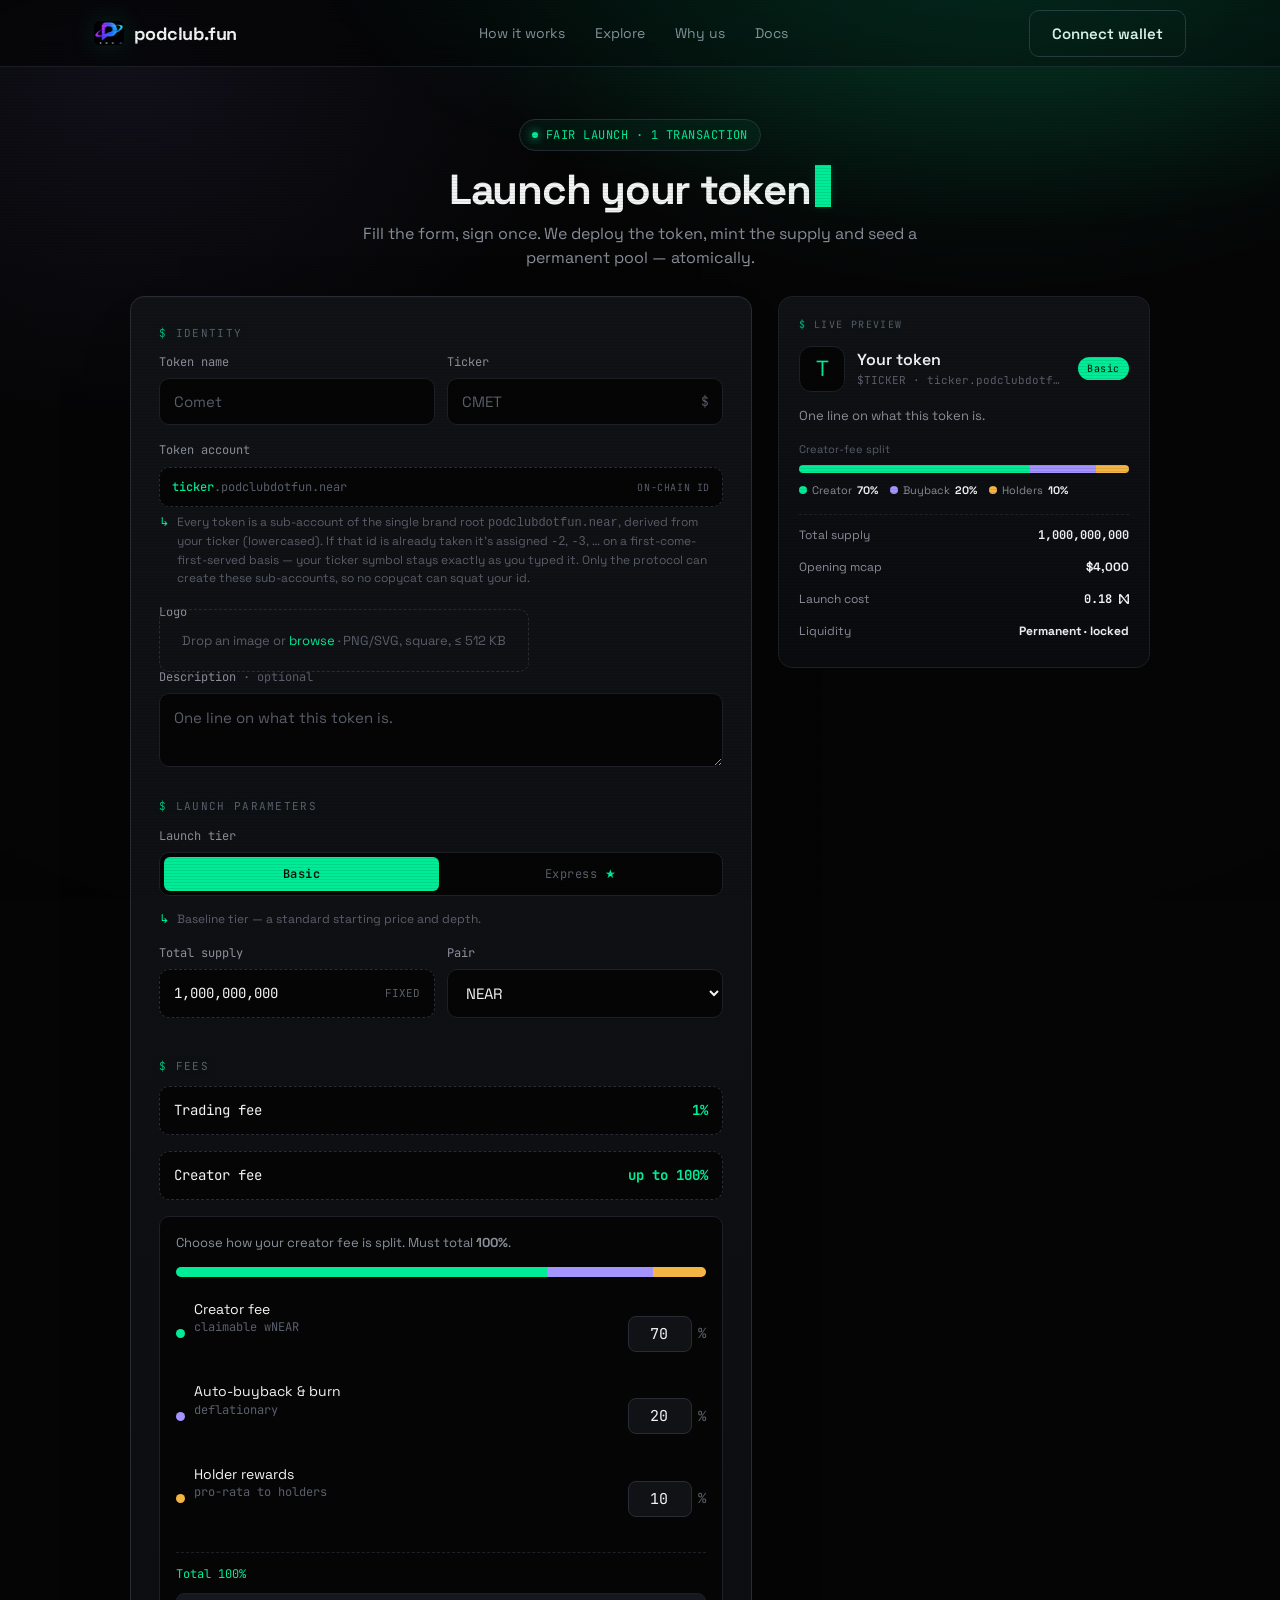
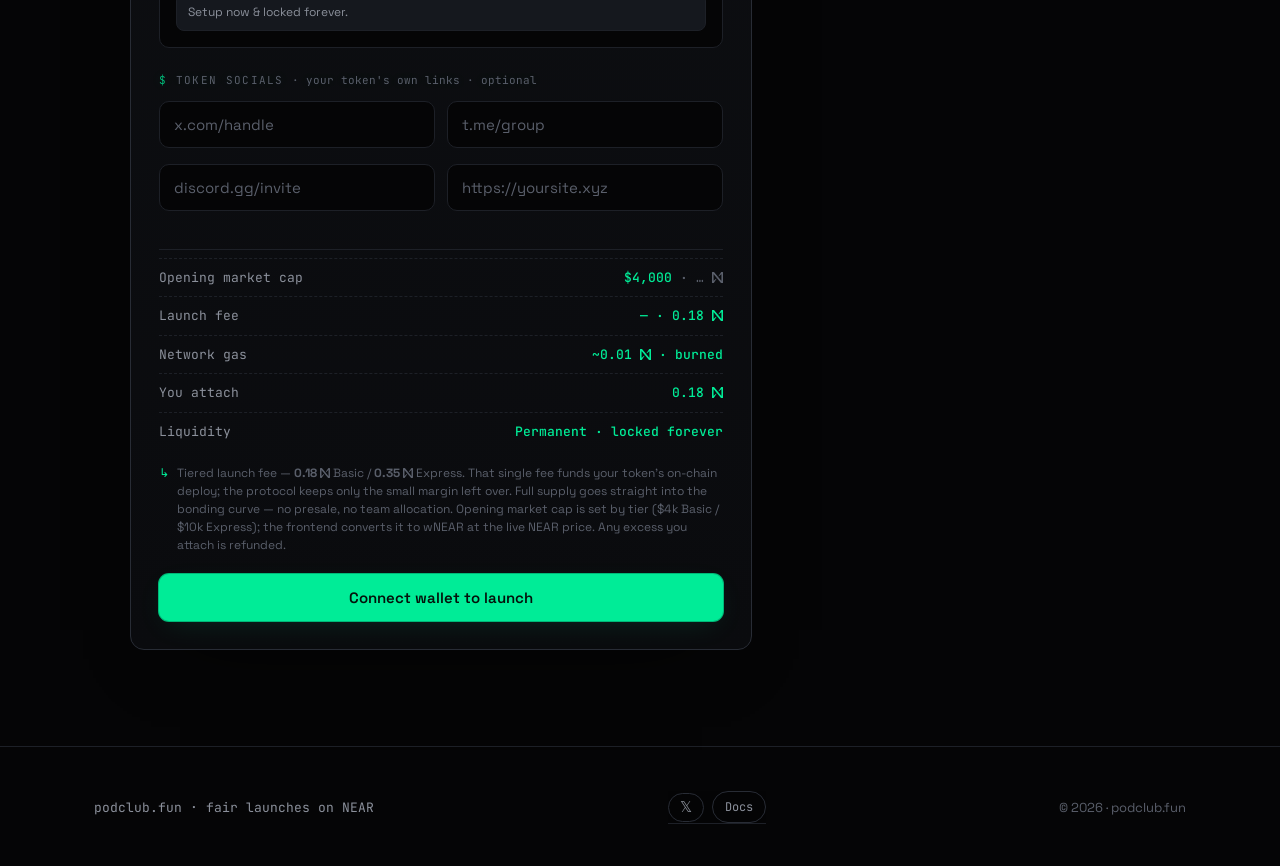
==== commit a40297b7: "web: wire buy/sell/creator-claim/holder-claim to live testnet router Turns the preview-only web writ" ====
--- a/web/create.html
+++ b/web/create.html
@@ -192,6 +192,7 @@
     <span>© 2026 · podclub.fun</span>
   </div>
 </footer>
+<script src="config.testnet.js"></script>
 <script type="module" src="wallet.js"></script>
 <script src="price.js"></script>
 <script>
